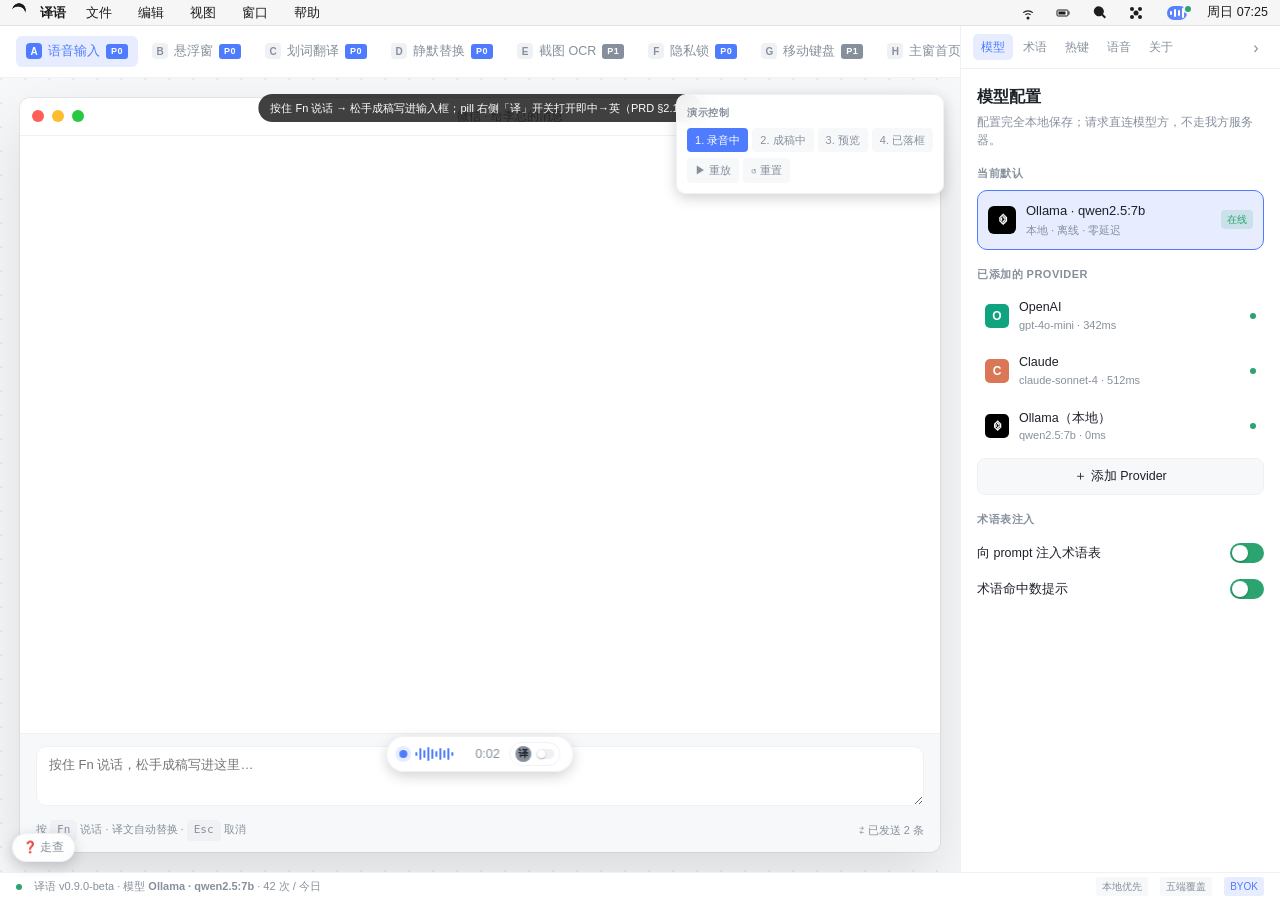
==== prototypes/v7-spa/index.html @ 731f9a59 "feat(prototype): v7 SPA 成稿范式原型（T-015） - prototypes/v7-spa/（cp v6 后改造）：13 Tab 全量沿用，Tab A 重写 + Tab K S" ====
<!DOCTYPE html>
<html lang="zh-CN">
<head>
<meta charset="UTF-8" />
<meta name="viewport" content="width=device-width, initial-scale=1.0" />
<meta name="description" content="译语 · 全平台 BYOK AI 语音翻译键盘原型演示 · v6 全量 13 页" />
<meta name="theme-color" content="#4F7CFF" />
<title>译语 v7 · 13 页全量演示（成稿范式）</title>
<link rel="icon" href="data:image/svg+xml,%3Csvg xmlns='http://www.w3.org/2000/svg' viewBox='0 0 64 64'%3E%3Crect width='64' height='64' rx='14' fill='%234F7CFF'/%3E%3Ctext x='32' y='44' text-anchor='middle' fill='white' font-family='sans-serif' font-size='36' font-weight='600'%3E译%3C/text%3E%3C/svg%3E" />
<link rel="stylesheet" href="styles.css" />
</head>
<body>
<!-- ============ 顶部 macOS 菜单栏 ============ -->
<div class="menubar" role="banner">
  <div class="menubar-left">
    <span class="menubar-apple" aria-hidden="true"></span>
    <span class="menubar-app" aria-current="page">译语</span>
    <span class="menubar-item" role="menuitem">文件</span>
    <span class="menubar-item" role="menuitem">编辑</span>
    <span class="menubar-item" role="menuitem">视图</span>
    <span class="menubar-item" role="menuitem">窗口</span>
    <span class="menubar-item" role="menuitem">帮助</span>
  </div>
  <div class="menubar-right">
    <span class="menubar-icon" title="Wi-Fi" aria-label="Wi-Fi">
      <svg viewBox="0 0 16 16" fill="currentColor" aria-hidden="true"><path d="M8 11.5a1.5 1.5 0 100 3 1.5 1.5 0 000-3zM5 9.4a4.2 4.2 0 016 0l-.85.85a3 3 0 00-4.3 0L5 9.4zM2.8 7.2a7.8 7.8 0 0110.4 0l-.85.86a6.6 6.6 0 00-8.7 0l-.85-.86z"/></svg>
    </span>
    <span class="menubar-icon" title="电池" aria-label="电池 87%">
      <svg viewBox="0 0 16 16" fill="currentColor" aria-hidden="true"><rect x="1" y="5" width="11" height="6" rx="1" fill="none" stroke="currentColor" stroke-width="1"/><rect x="2.5" y="6.5" width="7" height="3" fill="currentColor"/><rect x="12.5" y="6.5" width="1" height="3" fill="currentColor"/></svg>
    </span>
    <span class="menubar-icon" title="搜索" aria-label="搜索">
      <svg viewBox="0 0 16 16" fill="currentColor" aria-hidden="true"><path d="M11 7a4 4 0 11-8 0 4 4 0 018 0zm-1.4 3.5a5 5 0 111.4-1.4l3 3-1.4 1.4-3-3z"/></svg>
    </span>
    <span class="menubar-icon" title="控制中心" aria-label="控制中心">
      <svg viewBox="0 0 16 16" fill="currentColor" aria-hidden="true"><circle cx="4" cy="4" r="2"/><circle cx="12" cy="4" r="2"/><circle cx="4" cy="12" r="2"/><circle cx="12" cy="12" r="2"/><circle cx="8" cy="8" r="2.5"/></svg>
    </span>
    <button class="menubar-icon lingual" id="lingualIcon" aria-haspopup="dialog" aria-expanded="false" title="译语 · 当前在线">
      <span class="lingual-pill" aria-hidden="true">
        <span class="lingual-bar a"></span>
        <span class="lingual-bar b"></span>
        <span class="lingual-bar c"></span>
        <span class="lingual-bar d"></span>
      </span>
      <span class="lingual-status" aria-hidden="true"></span>
    </button>
    <time class="menubar-clock" id="menubarClock" datetime="2026-09-26T14:32">周六 14:32</time>
  </div>
</div>

<!-- ============ 译语菜单栏 Popover ============ -->
<div class="lingual-popover" id="lingualPopover" role="dialog" aria-labelledby="popover-title" hidden>
  <div class="popover-head">
    <div class="popover-title">
      <strong id="popover-title">译语</strong>
      <span class="popover-sub">按住 <kbd>Fn</kbd> 说话 · <kbd>⌥ Space</kbd> 唤起悬浮窗</span>
    </div>
    <span class="popover-dot ok" aria-label="在线"></span>
  </div>
  <div class="popover-section">
    <div class="popover-row">
      <span>当前模型</span>
      <span class="popover-val">Ollama · qwen2.5:7b</span>
    </div>
    <div class="popover-row">
      <span>语言方向</span>
      <span class="popover-val"><button type="button" style="all:unset;cursor:pointer;color:var(--brand)">中文 → English ⇄</button></span>
    </div>
    <div class="popover-row">
      <span>今日调用</span>
      <span class="popover-val">42 次 · 本地 0 ¥</span>
    </div>
  </div>
  <!-- v6 补全（PRD §6 #13 / ADR-005）：最近一条译文 + 复制/注入按钮 -->
  <div class="popover-divider" role="separator"></div>
  <div class="popover-recent" aria-label="最近一条译文">
    <div class="pocr-label">最近一条 · 刚刚 · A 流程</div>
    <div class="pocr-src">那个报价我确认没问题，下周三之前可以签合同。</div>
    <div class="pocr-tgt">Confirmed, no problem with the quote. We can sign the contract before next Wednesday.</div>
    <div class="pocr-actions">
      <button type="button" id="popoverCopy">📋 复制</button>
      <button type="button" id="popoverInject" class="primary">⤓ 注入</button>
    </div>
  </div>
  <div class="popover-divider" role="separator"></div>
  <div class="popover-list" role="group" aria-label="翻译流程">
    <button type="button" class="popover-item" data-trigger="A">🎙 按住说话（<kbd>Fn</kbd>）</button>
    <button type="button" class="popover-item" data-trigger="B">⌨ 悬浮窗翻译（<kbd>⌥ Space</kbd>）</button>
    <button type="button" class="popover-item" data-trigger="C">⌖ 划词翻译（<kbd>⌥ D</kbd>）</button>
    <button type="button" class="popover-item" data-trigger="D">⤓ 静默替换（<kbd>⌥ Return</kbd>）</button>
    <button type="button" class="popover-item" data-trigger="E">✂ 截图 OCR（<kbd>⌥ S</kbd>）</button>
  </div>
  <div class="popover-divider" role="separator"></div>
  <div class="popover-list" role="group" aria-label="设置">
    <button type="button" class="popover-item">⚙ 模型配置…</button>
    <button type="button" class="popover-item">📖 术语表…</button>
    <button type="button" class="popover-item">⏱ 历史记录…</button>
  </div>
  <div class="popover-divider" role="separator"></div>
  <div class="popover-list" role="group" aria-label="系统">
    <label class="popover-item toggle">
      <span>开机自启</span>
      <span class="mini-switch">
        <input type="checkbox" checked aria-label="开机自启" />
        <span class="ms-track"><span class="ms-thumb"></span></span>
      </span>
    </label>
    <label class="popover-item toggle">
      <span>隐私锁</span>
      <span class="mini-switch">
        <input type="checkbox" aria-label="隐私锁" />
        <span class="ms-track"><span class="ms-thumb"></span></span>
      </span>
    </label>
  </div>
  <div class="popover-foot">
    <button type="button" class="popover-foot-btn quit">退出译语</button>
  </div>
</div>

<!-- ============ 主舞台 ============ -->
<main class="stage">
  <nav class="stage-tabs" role="tablist" aria-label="演示流程">
    <button class="stage-tab active" data-tab="A" role="tab" aria-selected="true" id="tab-A" aria-controls="stageCanvas">
      <span class="tab-letter">A</span>
      <span class="tab-name">语音输入</span>
      <span class="tab-pill" data-priority="P0">P0</span>
    </button>
    <button class="stage-tab" data-tab="B" role="tab" aria-selected="false" id="tab-B" aria-controls="stageCanvas">
      <span class="tab-letter">B</span>
      <span class="tab-name">悬浮窗</span>
      <span class="tab-pill" data-priority="P0">P0</span>
    </button>
    <button class="stage-tab" data-tab="C" role="tab" aria-selected="false" id="tab-C" aria-controls="stageCanvas">
      <span class="tab-letter">C</span>
      <span class="tab-name">划词翻译</span>
      <span class="tab-pill" data-priority="P0">P0</span>
    </button>
    <button class="stage-tab" data-tab="D" role="tab" aria-selected="false" id="tab-D" aria-controls="stageCanvas">
      <span class="tab-letter">D</span>
      <span class="tab-name">静默替换</span>
      <span class="tab-pill" data-priority="P0">P0</span>
    </button>
    <button class="stage-tab" data-tab="E" role="tab" aria-selected="false" id="tab-E" aria-controls="stageCanvas">
      <span class="tab-letter">E</span>
      <span class="tab-name">截图 OCR</span>
      <span class="tab-pill" data-priority="P1">P1</span>
    </button>
    <button class="stage-tab" data-tab="F" role="tab" aria-selected="false" id="tab-F" aria-controls="stageCanvas">
      <span class="tab-letter">F</span>
      <span class="tab-name">隐私锁</span>
      <span class="tab-pill" data-priority="P0">P0</span>
    </button>
    <button class="stage-tab" data-tab="G" role="tab" aria-selected="false" id="tab-G" aria-controls="stageCanvas">
      <span class="tab-letter">G</span>
      <span class="tab-name">移动键盘</span>
      <span class="tab-pill" data-priority="P1">P1</span>
    </button>
    <button class="stage-tab" data-tab="H" role="tab" aria-selected="false" id="tab-H" aria-controls="stageCanvas">
      <span class="tab-letter">H</span>
      <span class="tab-name">主窗首页</span>
      <span class="tab-pill" data-priority="P1">P1</span>
    </button>
    <button class="stage-tab" data-tab="I" role="tab" aria-selected="false" id="tab-I" aria-controls="stageCanvas">
      <span class="tab-letter">I</span>
      <span class="tab-name">模型配置</span>
      <span class="tab-pill" data-priority="P0">P0</span>
    </button>
    <button class="stage-tab" data-tab="J" role="tab" aria-selected="false" id="tab-J" aria-controls="stageCanvas">
      <span class="tab-letter">J</span>
      <span class="tab-name">快捷键</span>
      <span class="tab-pill" data-priority="P0">P0</span>
    </button>
    <button class="stage-tab" data-tab="K" role="tab" aria-selected="false" id="tab-K" aria-controls="stageCanvas">
      <span class="tab-letter">K</span>
      <span class="tab-name">偏好/术语/Skills</span>
      <span class="tab-pill" data-priority="P0">P0</span>
    </button>
    <button class="stage-tab" data-tab="L" role="tab" aria-selected="false" id="tab-L" aria-controls="stageCanvas">
      <span class="tab-letter">L</span>
      <span class="tab-name">首次引导</span>
      <span class="tab-pill" data-priority="P0">P0</span>
    </button>
    <button class="stage-tab" data-tab="M" role="tab" aria-selected="false" id="tab-M" aria-controls="stageCanvas">
      <span class="tab-letter">M</span>
      <span class="tab-name">移动 App</span>
      <span class="tab-pill" data-priority="P1">P1</span>
    </button>
  </nav>

  <div class="stage-canvas" id="stageCanvas" role="tabpanel" aria-labelledby="tab-A">
    <!-- 宿主应用：演示"任意输入框" -->
    <div class="host-app">
      <div class="host-titlebar">
        <span class="traffic-light" data-tl="close" aria-hidden="true"></span>
        <span class="traffic-light" data-tl="min" aria-hidden="true"></span>
        <span class="traffic-light" data-tl="max" aria-hidden="true"></span>
        <span class="host-title" id="hostTitle">WhatsApp · 给 Daniel 的消息</span>
      </div>
      <div class="host-body">
        <div class="host-thread" id="hostThread">
          <div class="msg msg-them">
            <div class="msg-meta">Daniel · 14:28</div>
            <div class="msg-bubble">Hi Kevin, can you confirm the quote by Wednesday? We want to sign the contract before next Friday.</div>
          </div>
          <div class="msg msg-them">
            <div class="msg-meta">Daniel · 14:29</div>
            <div class="msg-bubble">If the price is right, we're ready to move forward.</div>
          </div>
        </div>
        <div class="host-input-wrap">
          <textarea class="host-input" id="hostInput" placeholder="输入消息…（演示中：在任意位置点击即代表在输入框内）">我想确认一下，报价没问题的话，下周三之前能签合同。</textarea>
          <div class="host-input-bar">
            <span class="host-hint">按 <kbd>Fn</kbd> 说话 · 译文自动替换 · <kbd>Esc</kbd> 取消</span>
            <span class="host-status">⇄ 已发送 2 条</span>
          </div>
        </div>
      </div>
    </div>

    <!-- 演示组件叠层 -->
    <div class="stage-overlay" id="stageOverlay" aria-live="polite"></div>

    <!-- 演示控制面板 -->
    <div class="demo-controls" id="demoControls">
      <div class="demo-controls-title">演示控制</div>
      <div class="demo-controls-row" id="demoStateRow"></div>
      <div class="demo-controls-row">
        <button type="button" id="demoPlay">▶ 重放</button>
        <button type="button" id="demoReset">↺ 重置</button>
      </div>
    </div>

    <!-- 提示条 -->
    <div class="demo-hint" id="demoHint" hidden></div>
  </div>
</main>

<!-- ============ 右侧设置抽屉 ============ -->
<aside class="settings" id="settings" aria-label="设置">
  <div class="settings-head">
    <div class="settings-tabs" role="tablist" aria-label="设置分类">
      <button class="settings-tab active" data-stab="model" role="tab" aria-selected="true">模型</button>
      <button class="settings-tab" data-stab="term" role="tab" aria-selected="false">术语</button>
      <button class="settings-tab" data-stab="hot" role="tab" aria-selected="false">热键</button>
      <button class="settings-tab" data-stab="voice" role="tab" aria-selected="false">语音</button>
      <button class="settings-tab" data-stab="about" role="tab" aria-selected="false">关于</button>
    </div>
    <button class="settings-close" id="settingsClose" type="button" aria-label="折叠设置"></button>
  </div>

  <div class="settings-body">
    <!-- 模型 -->
    <section class="settings-pane active" data-pane="model" role="tabpanel">
      <div class="settings-h1">模型配置</div>
      <div class="settings-sub">配置完全本地保存；请求直连模型方，不走我方服务器。</div>

      <div class="settings-h2">当前默认</div>
      <div class="current-model">
        <div class="cm-logo" aria-hidden="true">⌬</div>
        <div class="cm-info">
          <div class="cm-name">Ollama · qwen2.5:7b</div>
          <div class="cm-meta">本地 · 离线 · 零延迟</div>
        </div>
        <span class="badge live">在线</span>
      </div>

      <div class="settings-h2">已添加的 Provider</div>
      <div class="provider-list">
        <div class="provider-row">
          <div class="pr-logo" style="background:#10A37F">O</div>
          <div class="pr-info"><div class="pr-name">OpenAI</div><div class="pr-host">gpt-4o-mini · 342ms</div></div>
          <span class="dot ok" aria-label="健康"></span>
        </div>
        <div class="provider-row">
          <div class="pr-logo" style="background:#D97757">C</div>
          <div class="pr-info"><div class="pr-name">Claude</div><div class="pr-host">claude-sonnet-4 · 512ms</div></div>
          <span class="dot ok" aria-label="健康"></span>
        </div>
        <div class="provider-row">
          <div class="pr-logo" style="background:#000">⌬</div>
          <div class="pr-info"><div class="pr-name">Ollama（本地）</div><div class="pr-host">qwen2.5:7b · 0ms</div></div>
          <span class="dot ok" aria-label="健康"></span>
        </div>
      </div>
      <button type="button" class="settings-btn ghost full">＋ 添加 Provider</button>

      <div class="settings-h2">术语表注入</div>
      <div class="settings-row">
        <span class="settings-label">向 prompt 注入术语表</span>
        <label class="switch"><input type="checkbox" checked aria-label="向 prompt 注入术语表" /><span class="sw-track"><span class="sw-thumb"></span></span></label>
      </div>
      <div class="settings-row">
        <span class="settings-label">术语命中数提示</span>
        <label class="switch"><input type="checkbox" checked aria-label="术语命中数提示" /><span class="sw-track"><span class="sw-thumb"></span></span></label>
      </div>
    </section>

    <!-- 术语 -->
    <section class="settings-pane" data-pane="term" role="tabpanel" hidden>
      <div class="settings-h1">术语表</div>
      <div class="settings-sub">注入到 prompt，防止专名错译；支持按场景分表。</div>

      <div class="term-tabs" role="tablist">
        <button class="term-tab active" data-term="通用" role="tab" aria-selected="true">通用 · 8</button>
        <button class="term-tab" data-term="跨境电商" role="tab" aria-selected="false">跨境电商 · 12</button>
        <button class="term-tab" data-term="法律合同" role="tab" aria-selected="false">法律合同 · 6</button>
        <button class="term-tab" data-term="技术文档" role="tab" aria-selected="false">技术文档 · 24</button>
      </div>

      <div class="term-list" id="termList"></div>
      <button type="button" class="settings-btn primary full">＋ 添加词条</button>
      <button type="button" class="settings-btn ghost full">📤 导入 / 分享</button>
    </section>

    <!-- 热键 -->
    <section class="settings-pane" data-pane="hot" role="tabpanel" hidden>
      <div class="settings-h1">热键</div>
      <div class="settings-sub">全部可改；冲突时红字提示占用方（PRD §4）。</div>

      <div id="hotkeyList"></div>
    </section>

    <!-- 语音 -->
    <section class="settings-pane" data-pane="voice" role="tabpanel" hidden>
      <div class="settings-h1">语音</div>

      <div class="settings-h2">转写引擎</div>
      <div class="radio-row">
        <label class="radio-card">
          <input type="radio" name="stt" checked />
          <div class="rc-body">
            <div class="rc-name">本地 Whisper</div>
            <div class="rc-meta">离线 · 零延迟 · 小</div>
          </div>
        </label>
        <label class="radio-card">
          <input type="radio" name="stt" />
          <div class="rc-body">
            <div class="rc-name">云端 STT</div>
            <div class="rc-meta">按 Key 走 · 大模型精度</div>
          </div>
        </label>
      </div>

      <div class="settings-h2">成稿设置</div>
      <div class="settings-row">
        <span class="settings-label">去口头禅</span>
        <label class="switch"><input type="checkbox" checked aria-label="去口头禅" /><span class="sw-track"><span class="sw-thumb"></span></span></label>
      </div>
      <div class="settings-row">
        <span class="settings-label">自动补标点</span>
        <label class="switch"><input type="checkbox" checked aria-label="自动补标点" /><span class="sw-track"><span class="sw-thumb"></span></span></label>
      </div>
      <div class="settings-row">
        <span class="settings-label">预览窗口</span>
        <select class="select" aria-label="预览窗口">
          <option>1.2 秒后自动写入</option>
          <option>总是预览</option>
          <option>直接写入</option>
        </select>
      </div>
    </section>

    <!-- 关于 -->
    <section class="settings-pane" data-pane="about" role="tabpanel" hidden>
      <div class="settings-h1">关于</div>
      <div class="about-card">
        <div class="about-logo" aria-hidden="true">译</div>
        <div class="about-name">译语 / LinguaFlow</div>
        <div class="about-ver" id="aboutVer">v0.9.0-beta · Pro</div>
        <div class="about-meta">五端全覆盖 · BYOK · 零采集</div>
      </div>

      <div class="settings-h2">隐私</div>
      <div class="privacy-row">
        <div class="prv-icon" aria-hidden="true">🛡</div>
        <div>
          <div class="prv-name">零遥测</div>
          <div class="prv-meta">所有调用直连模型方，不经我方服务器</div>
        </div>
        <label class="switch"><input type="checkbox" aria-label="零遥测" /><span class="sw-track"><span class="sw-thumb"></span></span></label>
      </div>
      <div class="privacy-row">
        <div class="prv-icon" aria-hidden="true">🔒</div>
        <div>
          <div class="prv-name">隐私锁</div>
          <div class="prv-meta">主窗需 FaceID / 密码</div>
        </div>
        <label class="switch"><input type="checkbox" aria-label="隐私锁" /><span class="sw-track"><span class="sw-thumb"></span></span></label>
      </div>
      <div class="privacy-row">
        <div class="prv-icon" aria-hidden="true">🌐</div>
        <div>
          <div class="prv-name">断网提示</div>
          <div class="prv-meta">自动切换离线模式</div>
        </div>
        <label class="switch"><input type="checkbox" checked aria-label="断网提示" /><span class="sw-track"><span class="sw-thumb"></span></span></label>
      </div>
    </section>
  </div>
</aside>

<!-- ============ 底部状态条 ============ -->
<footer class="statusbar" role="contentinfo">
  <div class="statusbar-left">
    <span class="dot ok" aria-hidden="true"></span>
    <span>译语 <span id="statusVersion">v0.9.0-beta</span> · 模型 <strong>Ollama · qwen2.5:7b</strong> · 42 次 / 今日</span>
  </div>
  <div class="statusbar-right">
    <span class="statusbar-mode">本地优先</span>
    <span class="statusbar-mode">五端覆盖</span>
    <span class="statusbar-mode accent">BYOK</span>
  </div>
</footer>

<!-- ============ 走查指南（13 页演示路径） ============ -->
<button type="button" class="tour-toggle" id="tourToggle" aria-expanded="false" aria-controls="tourPanel">❓ 走查</button>
<div class="tour-panel" id="tourPanel" role="dialog" aria-label="走查指南" hidden>
  <div class="tour-head">
    <strong>走查指南 · 13 页全量</strong>
    <button type="button" class="tour-close" id="tourClose" aria-label="关闭">✕</button>
  </div>
  <ol class="tour-list">
    <li><strong>主流程</strong>：A 语音输入 → B 悬浮窗 → C 划词 → D 静默替换 → E 截图 OCR（键盘 <kbd>1</kbd>–<kbd>5</kbd>）</li>
    <li><strong>状态切换</strong>：每个 Tab 右上「演示控制」可单切状态或 ▶ 重放全流程</li>
    <li><strong>系统页</strong>：F 隐私锁（<kbd>6</kbd>）· G 移动键盘（<kbd>7</kbd>）· H 主窗首页/用量（<kbd>8</kbd>）· I 模型配置（<kbd>9</kbd>）· J 快捷键（<kbd>0</kbd>）；K/L/M 点 Tab 切换</li>
    <li><strong>菜单栏</strong>：右上译语图标 → Popover（含最近一条译文 + 复制/注入，ADR-005）</li>
    <li><strong>主题</strong>：跟随系统浅/深色；Token 对齐 PRD §5.2（主色 #4F7CFF）</li>
  </ol>
</div>

<script src="app.js"></script>
</body>
</html>
---- prototypes/v7-spa/styles.css ----
/* ========================================================================
   译语 v6 · 13 页全量演示原型
   - 设计 Token 取自 PRD v3.x §5.2（品牌主色 #4F7CFF，v6 起对齐）
   - macOS 原生范式：菜单栏常驻 + 浮层 Popover（ADR-005）
   - 13 页全量：A 语音 / B 悬浮 / C 划词 / D 静默 / E OCR / F 隐私锁 /
     G 移动键盘 / H 主窗首页 / I 模型配置 / J 快捷键 / K 偏好·术语·Skills /
     L 首次引导 / M 移动 App（Popover 补全最近译文，PRD §6 #13）
   ======================================================================== */

:root {
  /* PRD §5.2 浅色 token（v6 对齐：品牌主色 #4F7CFF / 强调 #FF7A45） */
  --brand: #4F7CFF;            /* 主品牌色 蓝（PRD §5.2） */
  --brand-2: #6B8AFF;          /* 渐变副色 浅蓝（与部署版 PRD 头图一致） */
  --brand-soft: #4F7CFF22;
  --accent: #FF7A45;
  --bg-bar: #FFFFFFEB;
  --bg-source: #F7F8FA;
  --bg-window: #FFFFFF;
  --bg-hover: #F0F1F5;
  --text: #1D2129;
  --text-2: #86909C;
  --text-3: #C9CDD4;
  --divider: #F0F1F5;
  --error: #F53F3F;
  --success: #2BA471;
  --warning: #FF7D00;

  /* macOS 系统色 */
  --mac-close: #FF5F57;
  --mac-min: #FEBC2E;
  --mac-max: #28C840;
  --mac-menubar-bg: rgba(246, 246, 246, 0.92);
  --mac-menubar-text: #1D1D1F;
  --mac-menubar-border: rgba(0, 0, 0, 0.08);

  /* 尺寸 token（PRD §5.1） */
  --size-bar: 280px;
  --size-bar-h: 32px;
  --size-popover: 380px;
  --size-window: 960px;
  --size-window-min-h: 640px;

  /* 圆角 */
  --r-btn: 8px;
  --r-input: 10px;
  --r-card: 10px;
  --r-popover: 14px;
  --r-pill: 999px;

  /* 阴影 */
  --shadow-popover: 0 8px 24px rgba(0, 0, 0, 0.24);
  --shadow-window: 0 24px 60px rgba(0, 0, 0, 0.12), 0 0 0 1px rgba(0, 0, 0, 0.06);
  --shadow-bar: 0 4px 14px rgba(0, 0, 0, 0.18);

  /* 动画 */
  --ease: cubic-bezier(0.2, 0.8, 0.2, 1);
  --t-fast: 120ms;
  --t-base: 180ms;

  /* 兼容别名（v5 部分组件引用了未定义的 --surface / --shadow-lg，v6 修复） */
  --surface: var(--bg-window);
  --shadow-lg: var(--shadow-window);
}

@media (prefers-color-scheme: dark) {
  :root {
    --brand: #5B8CFF;
    --brand-2: #7CA0FF;
    --brand-soft: #5B8CFF33;
    --accent: #FF8A5C;
    --bg-bar: rgba(30, 31, 36, 0.92);
    --bg-source: #15171C;
    --bg-window: #1E1F24;
    --bg-hover: #26282E;
    --text: #E8EAED;
    --text-2: #9AA0A6;
    --text-3: #5F6368;
    --divider: #2E3038;
    --error: #F76965;
    --success: #3CCB91;
    --warning: #FFA940;

    --mac-menubar-bg: rgba(28, 28, 30, 0.92);
    --mac-menubar-text: #F5F5F7;
    --mac-menubar-border: rgba(255, 255, 255, 0.08);

    --shadow-popover: 0 8px 24px rgba(0, 0, 0, 0.5);
    --shadow-window: 0 24px 60px rgba(0, 0, 0, 0.5), 0 0 0 1px rgba(255, 255, 255, 0.06);
    --shadow-bar: 0 4px 14px rgba(0, 0, 0, 0.5);
  }
}

* { box-sizing: border-box; }

html, body {
  margin: 0;
  padding: 0;
  height: 100%;
  overflow: hidden;
  font-family: -apple-system, BlinkMacSystemFont, "SF Pro Text", "PingFang SC", "HarmonyOS Sans", "Helvetica Neue", Arial, sans-serif;
  font-size: 13px;
  line-height: 1.5;
  background: var(--bg-source);
  color: var(--text);
  -webkit-font-smoothing: antialiased;
  -moz-osx-font-smoothing: grayscale;
}

button {
  font: inherit;
  color: inherit;
  cursor: pointer;
  border: none;
  background: none;
}

button:focus-visible,
[role="tab"]:focus-visible,
input:focus-visible,
select:focus-visible,
textarea:focus-visible {
  outline: 2px solid var(--brand);
  outline-offset: 2px;
}

kbd {
  display: inline-block;
  padding: 1px 6px;
  font-family: -apple-system, "SF Mono", monospace;
  font-size: 11px;
  background: var(--bg-hover);
  border: 1px solid var(--divider);
  border-radius: 4px;
  box-shadow: 0 1px 0 var(--divider);
}

/* ========================================================================
   顶部 macOS 菜单栏（核心入口）
   ======================================================================== */
.menubar {
  position: fixed;
  top: 0; left: 0; right: 0;
  height: 26px;
  display: flex;
  justify-content: space-between;
  align-items: center;
  padding: 0 12px;
  background: var(--mac-menubar-bg);
  backdrop-filter: blur(20px) saturate(180%);
  -webkit-backdrop-filter: blur(20px) saturate(180%);
  border-bottom: 1px solid var(--mac-menubar-border);
  color: var(--mac-menubar-text);
  font-size: 13px;
  z-index: 1000;
  user-select: none;
}

.menubar-left,
.menubar-right {
  display: flex;
  align-items: center;
  gap: 14px;
}

.menubar-apple {
  font-size: 14px;
  /* SF Symbols 在非 Apple 平台 fallback */
}
.menubar-apple::before {
  content: ""; /* 留空，由 ::after 显示字符 */
}
.menubar-apple::after {
  content: "";
  display: inline-block;
  width: 14px;
  height: 14px;
  background: currentColor;
  -webkit-mask: radial-gradient(circle at 30% 70%, transparent 7px, currentColor 7.5px);
          mask: radial-gradient(circle at 30% 70%, transparent 7px, currentColor 7.5px);
  border-radius: 50% 50% 50% 0;
  transform: rotate(-30deg);
}

.menubar-app {
  font-weight: 600;
}

.menubar-item {
  padding: 0 6px;
  border-radius: 4px;
  cursor: pointer;
  transition: background var(--t-fast) var(--ease);
}
.menubar-item:hover {
  background: var(--brand-soft);
}

.menubar-icon {
  display: inline-flex;
  align-items: center;
  justify-content: center;
  width: 22px;
  height: 22px;
  border-radius: 4px;
  cursor: pointer;
  transition: background var(--t-fast) var(--ease);
}
.menubar-icon:hover { background: var(--brand-soft); }
.menubar-icon svg { width: 16px; height: 16px; }

/* 译语菜单栏图标（品牌核心入口） */
.menubar-icon.lingual {
  position: relative;
  width: auto;
  padding: 0 6px;
}
.lingual-pill {
  display: inline-flex;
  align-items: center;
  gap: 2px;
  height: 14px;
  padding: 0 3px;
  background: linear-gradient(135deg, var(--brand), var(--brand-2));
  border-radius: 7px;
}
.lingual-bar {
  display: inline-block;
  width: 2px;
  background: white;
  border-radius: 1px;
  animation: lingual-wave 1.6s var(--ease) infinite;
}
.lingual-bar.a { height: 4px; animation-delay: 0s; }
.lingual-bar.b { height: 8px; animation-delay: 0.15s; }
.lingual-bar.c { height: 6px; animation-delay: 0.3s; }
.lingual-bar.d { height: 10px; animation-delay: 0.45s; }
@keyframes lingual-wave {
  0%, 100% { transform: scaleY(0.4); }
  50%      { transform: scaleY(1); }
}

.lingual-status {
  position: absolute;
  top: 4px;
  right: 2px;
  width: 6px;
  height: 6px;
  border-radius: 50%;
  background: var(--success);
  box-shadow: 0 0 0 2px var(--mac-menubar-bg);
}

.menubar-clock {
  font-variant-numeric: tabular-nums;
  font-size: 12.5px;
}

/* ========================================================================
   译语菜单栏 Popover（点击图标展开）
   ======================================================================== */
.lingual-popover {
  position: fixed;
  top: 30px;
  right: 8px;
  width: 320px;
  background: var(--bg-bar);
  backdrop-filter: blur(24px) saturate(180%);
  -webkit-backdrop-filter: blur(24px) saturate(180%);
  border-radius: var(--r-popover);
  box-shadow: var(--shadow-popover);
  border: 1px solid var(--divider);
  padding: 6px;
  z-index: 1100;
  animation: popover-enter 160ms var(--ease);
}
@keyframes popover-enter {
  from { opacity: 0; transform: translateY(-4px) scale(0.98); }
  to   { opacity: 1; transform: translateY(0) scale(1); }
}
.lingual-popover[hidden] { display: none; }

.popover-head {
  display: flex;
  align-items: center;
  justify-content: space-between;
  padding: 8px 10px;
  margin-bottom: 4px;
}
.popover-title strong { font-size: 14px; }
.popover-sub {
  display: block;
  font-size: 11px;
  color: var(--text-2);
  margin-top: 2px;
}
.popover-dot {
  width: 8px; height: 8px;
  border-radius: 50%;
  background: var(--text-3);
}
.popover-dot.ok { background: var(--success); }

.popover-section {
  background: var(--bg-source);
  border-radius: 8px;
  padding: 6px 10px;
  margin: 0 4px 4px;
}
.popover-row {
  display: flex;
  justify-content: space-between;
  font-size: 12px;
  padding: 3px 0;
  color: var(--text-2);
}
.popover-val {
  color: var(--text);
  font-weight: 500;
}

.popover-divider {
  height: 1px;
  background: var(--divider);
  margin: 4px 6px;
}

.popover-list {
  display: flex;
  flex-direction: column;
  gap: 1px;
}

.popover-item {
  display: flex;
  align-items: center;
  justify-content: space-between;
  width: 100%;
  padding: 6px 10px;
  font-size: 13px;
  text-align: left;
  border-radius: 6px;
  transition: background var(--t-fast) var(--ease);
}
.popover-item:hover { background: var(--brand-soft); }
.popover-item.toggle { font-size: 12.5px; }

.popover-foot {
  padding: 4px;
  border-top: 1px solid var(--divider);
  margin-top: 4px;
}
.popover-foot-btn {
  width: 100%;
  padding: 6px 10px;
  font-size: 12px;
  color: var(--text-2);
  text-align: left;
  border-radius: 6px;
}
.popover-foot-btn:hover { background: var(--bg-hover); color: var(--text); }

/* mini-switch（在 Popover 内用的紧凑 toggle） */
.mini-switch {
  position: relative;
  display: inline-block;
  width: 28px;
  height: 16px;
  flex-shrink: 0;
}
.mini-switch input {
  position: absolute;
  opacity: 0;
  width: 100%;
  height: 100%;
  margin: 0;
  cursor: pointer;
  z-index: 1;
}
.mini-switch .ms-track {
  position: absolute;
  inset: 0;
  background: var(--text-3);
  border-radius: var(--r-pill);
  transition: background var(--t-base) var(--ease);
}
.mini-switch .ms-thumb {
  position: absolute;
  top: 2px;
  left: 2px;
  width: 12px;
  height: 12px;
  background: white;
  border-radius: 50%;
  transition: transform var(--t-base) var(--ease);
  box-shadow: 0 1px 2px rgba(0,0,0,0.3);
}
.mini-switch input:checked ~ .ms-track { background: var(--success); }
.mini-switch input:checked ~ .ms-thumb { transform: translateX(12px); }
.mini-switch input:focus-visible ~ .ms-track {
  outline: 2px solid var(--brand);
  outline-offset: 2px;
}

/* ========================================================================
   主舞台
   ======================================================================== */
.stage {
  position: fixed;
  top: 26px; bottom: 28px; left: 0; right: 320px;
  display: flex;
  flex-direction: column;
  background: var(--bg-source);
}

/* 演示场景 Tab（13 页横向可滚动） */
.stage-tabs {
  display: flex;
  gap: 4px;
  padding: 10px 16px;
  background: var(--bg-window);
  border-bottom: 1px solid var(--divider);
  overflow-x: auto;
  scrollbar-width: thin;
}

.stage-tab {
  display: flex;
  align-items: center;
  gap: 6px;
  padding: 6px 10px;
  border-radius: 6px;
  font-size: 12.5px;
  color: var(--text-2);
  transition: all var(--t-fast) var(--ease);
  white-space: nowrap;
  flex-shrink: 0;
}
.stage-tab:hover { background: var(--bg-hover); }
.stage-tab.active {
  background: var(--brand-soft);
  color: var(--brand);
  font-weight: 500;
}
.tab-letter {
  display: inline-flex;
  align-items: center;
  justify-content: center;
  width: 16px; height: 16px;
  background: var(--bg-hover);
  border-radius: 4px;
  font-size: 10px;
  font-weight: 600;
}
.stage-tab.active .tab-letter {
  background: var(--brand);
  color: white;
}
.tab-pill {
  display: inline-block;
  padding: 1px 5px;
  font-size: 9px;
  font-weight: 600;
  background: var(--text-3);
  color: white;
  border-radius: 3px;
  letter-spacing: 0.5px;
}
.tab-pill[data-priority="P0"] { background: var(--brand); }
.tab-pill[data-priority="P1"] { background: var(--text-2); }

/* 舞台画布（点阵底纹用 ::before 承载；v5 曾把 opacity:0.3 误加在整画布上，v6 修复） */
.stage-canvas {
  flex: 1;
  position: relative;
  overflow: hidden;
  background: var(--bg-source);
}
.stage-canvas::before {
  content: "";
  position: absolute;
  inset: 0;
  background-image:
    radial-gradient(circle at 1px 1px, var(--text-3) 1px, transparent 0);
  background-size: 24px 24px;
  background-position: 0 0;
  opacity: 0.35;
  pointer-events: none;
}

/* 宿主应用（模拟任意输入框所在的应用） */
.host-app {
  position: absolute;
  top: 20px; left: 20px; right: 20px; bottom: 20px;
  background: var(--bg-window);
  border-radius: 10px;
  box-shadow: var(--shadow-window);
  display: flex;
  flex-direction: column;
  overflow: hidden;
  opacity: 1;
}
.host-titlebar {
  display: flex;
  align-items: center;
  gap: 8px;
  height: 38px;
  padding: 0 12px;
  background: var(--bg-window);
  border-bottom: 1px solid var(--divider);
}
.traffic-light {
  width: 12px; height: 12px;
  border-radius: 50%;
  display: inline-block;
}
.traffic-light[data-tl="close"] { background: var(--mac-close); }
.traffic-light[data-tl="min"]   { background: var(--mac-min); }
.traffic-light[data-tl="max"]   { background: var(--mac-max); }
.host-title {
  flex: 1;
  text-align: center;
  font-size: 12px;
  color: var(--text-2);
  font-weight: 500;
}
.host-body {
  flex: 1;
  display: flex;
  flex-direction: column;
  overflow: hidden;
}
.host-thread {
  flex: 1;
  overflow-y: auto;
  padding: 16px;
  display: flex;
  flex-direction: column;
  gap: 8px;
}
.msg {
  max-width: 70%;
  align-self: flex-start;
}
.msg-them { align-self: flex-start; }
.msg-me   { align-self: flex-end; }
.msg-meta {
  font-size: 11px;
  color: var(--text-2);
  margin-bottom: 3px;
  padding: 0 4px;
}
.msg-bubble {
  padding: 8px 12px;
  background: var(--bg-hover);
  border-radius: 10px;
  font-size: 13px;
  line-height: 1.5;
}
.msg-me .msg-bubble {
  background: linear-gradient(135deg, var(--brand), var(--brand-2));
  color: white;
}

.host-input-wrap {
  border-top: 1px solid var(--divider);
  padding: 12px 16px;
  background: var(--bg-source);
}
.host-input {
  width: 100%;
  min-height: 60px;
  max-height: 120px;
  padding: 8px 12px;
  background: var(--bg-window);
  border: 1px solid var(--divider);
  border-radius: var(--r-input);
  font: inherit;
  font-size: 13px;
  resize: vertical;
  color: var(--text);
}
.host-input:focus {
  outline: none;
  border-color: var(--brand);
  box-shadow: 0 0 0 3px var(--brand-soft);
}
.host-input-bar {
  display: flex;
  justify-content: space-between;
  align-items: center;
  margin-top: 8px;
  font-size: 11px;
  color: var(--text-2);
}

/* 舞台叠层（演示组件插到这里） */
.stage-overlay {
  position: absolute;
  inset: 0;
  pointer-events: none;
  z-index: 10;
}
.stage-overlay > * { pointer-events: auto; }

/* ========================================================================
   录音 / 状态条（PRD §2.1 流程 A）
   ======================================================================== */
.bar {
  position: absolute;
  left: 50%;
  bottom: 100px;
  transform: translateX(-50%) translateY(0);
  display: flex;
  align-items: center;
  padding: 0 10px;
  gap: 8px;
  width: var(--size-bar);
  height: var(--size-bar-h);
  background: var(--bg-bar);
  backdrop-filter: blur(20px) saturate(180%);
  -webkit-backdrop-filter: blur(20px) saturate(180%);
  border: 1px solid var(--divider);
  border-radius: 10px;
  box-shadow: var(--shadow-bar);
  font-size: 13px;
  line-height: 1;
  color: var(--text);
  transition: all var(--t-base) var(--ease);
}

.bar .mic-dot {
  width: 8px; height: 8px;
  border-radius: 50%;
  background: var(--brand);
  box-shadow: 0 0 0 4px var(--brand-soft);
  animation: mic-pulse 1.2s var(--ease) infinite;
  flex-shrink: 0;
}
@keyframes mic-pulse {
  0%, 100% { box-shadow: 0 0 0 4px var(--brand-soft); }
  50%      { box-shadow: 0 0 0 7px var(--brand-soft); }
}

.bar-wave {
  flex: 1;
  display: flex;
  align-items: center;
  gap: 2px;
  height: 16px;
}
.bar-wave span {
  display: inline-block;
  width: 2px;
  background: var(--brand);
  border-radius: 1px;
  animation: bar-wave 0.8s var(--ease) infinite;
}
.bar-wave span:nth-child(1) { height: 30%; animation-delay: 0s; }
.bar-wave span:nth-child(2) { height: 70%; animation-delay: 0.1s; }
.bar-wave span:nth-child(3) { height: 50%; animation-delay: 0.2s; }
.bar-wave span:nth-child(4) { height: 90%; animation-delay: 0.3s; }
.bar-wave span:nth-child(5) { height: 60%; animation-delay: 0.4s; }
.bar-wave span:nth-child(6) { height: 40%; animation-delay: 0.5s; }
.bar-wave span:nth-child(7) { height: 80%; animation-delay: 0.6s; }
.bar-wave span:nth-child(8) { height: 50%; animation-delay: 0.7s; }
.bar-wave span:nth-child(9) { height: 70%; animation-delay: 0.8s; }
.bar-wave span:nth-child(10) { height: 30%; animation-delay: 0.9s; }
@keyframes bar-wave {
  0%, 100% { transform: scaleY(0.4); }
  50%      { transform: scaleY(1); }
}

.bar-text {
  flex: 1;
  font-size: 12.5px;
  overflow: hidden;
  text-overflow: ellipsis;
  white-space: nowrap;
}
.bar-text .chars {
  font-variant-numeric: tabular-nums;
  color: var(--text-2);
}

.bar-spinner {
  width: 14px; height: 14px;
  border: 2px solid var(--brand-soft);
  border-top-color: var(--brand);
  border-radius: 50%;
  animation: spin 0.8s linear infinite;
}
@keyframes spin { to { transform: rotate(360deg); } }

.bar-cursor {
  display: inline-block;
  width: 1px;
  height: 12px;
  background: var(--brand);
  vertical-align: middle;
  margin-left: 1px;
  animation: blink 1s infinite;
}
@keyframes blink { 50% { opacity: 0; } }

.bar-action {
  flex-shrink: 0;
  font-size: 11px;
  color: var(--text-2);
  padding: 2px 6px;
  border-radius: 4px;
  transition: background var(--t-fast) var(--ease);
}
.bar-action:hover { background: var(--bg-hover); }

.bar-preview {
  border-color: var(--brand);
}
.bar-preview .mic-dot {
  background: var(--success);
  box-shadow: 0 0 0 4px rgba(43, 164, 113, 0.2);
  animation: none;
}

/* ========================================================================
   v7 · Typeless 式 pill 录音条（PRD v3.2 §5.1：160×36 基准）
   录音态窄（~160px）；预览态文本长时自适应加宽，胶囊形不变
   （ADR-008：三态同组件同位置同动画，仅内容/宽度变化）
   ======================================================================== */
.bar-pill {
  width: auto;
  min-width: var(--size-pill, 160px);
  max-width: 360px;
  height: var(--size-pill-h, 36px);
  padding: 0 12px;
  border-radius: 999px;
  gap: 8px;
}
.bar-pill .bar-wave {
  flex: 0 0 auto;
  width: 52px;
}
.bar-pill .bar-text {
  flex: 0 1 auto;
  min-width: 0;
}
.bar-pill.bar-preview {
  max-width: 400px;
  min-width: 240px;
}
.bar-pill[data-trans="1"] {
  border-color: var(--brand);
}
.bar-pill .bar-trans-switch {
  margin-left: 2px;
}

/* v7 · pill 右侧翻译开关（PRD v3.2 §2.1 关键规则①：默认关） */
.bar-trans-switch {
  flex-shrink: 0;
  display: inline-flex;
  align-items: center;
  gap: 5px;
  padding: 3px 5px;
  border: 1px solid var(--divider);
  border-radius: 999px;
  background: transparent;
  cursor: pointer;
  transition: border-color var(--t-fast) var(--ease), background var(--t-fast) var(--ease);
}
.bar-trans-switch:hover {
  border-color: var(--brand);
}
.bar-trans-switch.on {
  border-color: var(--brand);
  background: var(--brand-soft);
}
.ts-label {
  display: inline-flex;
  align-items: center;
  justify-content: center;
  width: 16px;
  height: 16px;
  border-radius: 50%;
  background: var(--text-2);
  color: var(--bg);
  font-size: 10px;
  font-weight: 700;
  line-height: 1;
  transition: background var(--t-fast) var(--ease), color var(--t-fast) var(--ease);
}
.bar-trans-switch.on .ts-label {
  background: var(--brand);
  color: #fff;
}
.ts-track {
  position: relative;
  display: inline-block;
  width: 18px;
  height: 10px;
  border-radius: 999px;
  background: var(--divider);
  transition: background var(--t-fast) var(--ease);
}
.bar-trans-switch.on .ts-track {
  background: var(--brand);
}
.ts-thumb {
  position: absolute;
  top: 1px;
  left: 1px;
  width: 8px;
  height: 8px;
  border-radius: 50%;
  background: #fff;
  box-shadow: 0 1px 2px rgba(0, 0, 0, 0.25);
  transition: transform var(--t-fast) var(--ease);
}
.bar-trans-switch.on .ts-thumb {
  transform: translateX(8px);
}

/* ========================================================================
   迷你悬浮窗（PRD §2.2 流程 B）
   ======================================================================== */
.mini-window {
  position: absolute;
  width: var(--size-popover);
  background: var(--bg-bar);
  backdrop-filter: blur(24px) saturate(180%);
  -webkit-backdrop-filter: blur(24px) saturate(180%);
  border: 1px solid var(--divider);
  border-radius: var(--r-popover);
  box-shadow: var(--shadow-popover);
  padding: 12px;
  color: var(--text);
}

.mini-head {
  display: flex;
  align-items: center;
  gap: 8px;
  font-size: 12px;
  color: var(--text-2);
  margin-bottom: 8px;
}
.mini-lang {
  display: flex;
  align-items: center;
  gap: 4px;
  padding: 2px 6px;
  background: var(--bg-source);
  border-radius: 4px;
  font-size: 11px;
  font-weight: 500;
}
.mini-lang button {
  font-size: 11px;
  color: var(--brand);
}

.mini-source,
.mini-target {
  padding: 8px 10px;
  border-radius: 8px;
  font-size: 13px;
  line-height: 1.5;
  margin-bottom: 6px;
  max-height: 180px;
  overflow-y: auto;
}
.mini-source {
  background: var(--bg-source);
  color: var(--text-2);
}
.mini-target {
  background: var(--brand-soft);
  color: var(--text);
  border-left: 3px solid var(--brand);
}

.mini-foot {
  display: flex;
  justify-content: space-between;
  align-items: center;
  margin-top: 8px;
  font-size: 11px;
  color: var(--text-2);
}
.mini-actions { display: flex; gap: 6px; }
.mini-actions button {
  padding: 4px 8px;
  border-radius: 4px;
  font-size: 11px;
  color: var(--text-2);
  transition: all var(--t-fast) var(--ease);
}
.mini-actions button:hover { background: var(--bg-hover); color: var(--text); }
.mini-actions .primary {
  background: var(--brand);
  color: white;
  font-weight: 500;
}
.mini-actions .primary:hover { background: var(--brand-2); }

.mini-streaming .streamed-text { color: var(--text); }
.mini-streaming .pending-text { color: var(--text-3); }

/* ========================================================================
   划词翻译小窗（PRD §2.3 流程 C）
   ======================================================================== */
.selection-marker {
  position: absolute;
  background: linear-gradient(135deg, var(--brand), var(--brand-2));
  color: white;
  font-size: 11px;
  padding: 3px 6px;
  border-radius: 4px 4px 4px 0;
  cursor: pointer;
  box-shadow: 0 2px 6px rgba(0,0,0,0.2);
}

.translate-popover {
  position: absolute;
  width: 320px;
  background: var(--bg-bar);
  backdrop-filter: blur(24px) saturate(180%);
  -webkit-backdrop-filter: blur(24px) saturate(180%);
  border: 1px solid var(--divider);
  border-radius: var(--r-popover);
  box-shadow: var(--shadow-popover);
  padding: 12px;
}
.tp-head {
  display: flex;
  justify-content: space-between;
  align-items: center;
  font-size: 11px;
  color: var(--text-2);
  margin-bottom: 8px;
}
.tp-pair {
  font-size: 11px;
  color: var(--brand);
  font-weight: 500;
}
.tp-row {
  padding: 6px 8px;
  border-radius: 6px;
  font-size: 13px;
  line-height: 1.5;
  margin-bottom: 4px;
}
.tp-source {
  background: var(--bg-source);
  color: var(--text-2);
}
.tp-target {
  background: var(--brand-soft);
  color: var(--text);
}
.tp-foot {
  display: flex;
  gap: 6px;
  margin-top: 8px;
}
.tp-foot button {
  flex: 1;
  padding: 5px;
  font-size: 11px;
  border-radius: 5px;
  color: var(--text-2);
  transition: all var(--t-fast) var(--ease);
}
.tp-foot button:hover { background: var(--bg-hover); }
.tp-foot .primary {
  background: var(--brand);
  color: white;
}

/* ========================================================================
   静默替换状态条（PRD §2.4 流程 D）
   ======================================================================== */
.silent-bar {
  position: absolute;
  left: 50%;
  bottom: 100px;
  transform: translateX(-50%);
  display: flex;
  align-items: center;
  gap: 8px;
  padding: 6px 12px;
  background: var(--bg-bar);
  backdrop-filter: blur(20px) saturate(180%);
  -webkit-backdrop-filter: blur(20px) saturate(180%);
  border-radius: var(--r-pill);
  box-shadow: var(--shadow-bar);
  font-size: 12px;
}
.silent-bar .spinner {
  width: 12px; height: 12px;
  border: 2px solid var(--brand-soft);
  border-top-color: var(--brand);
  border-radius: 50%;
  animation: spin 0.8s linear infinite;
}
.silent-bar .progress-text {
  color: var(--text-2);
}
.silent-bar .progress-text strong {
  color: var(--text);
  font-variant-numeric: tabular-nums;
}
.silent-bar button {
  font-size: 11px;
  color: var(--text-2);
  padding: 2px 6px;
  border-radius: 4px;
}
.silent-bar button:hover { background: var(--bg-hover); color: var(--text); }

/* ========================================================================
   截图 OCR 双栏窗（PRD §2.5 流程 E）
   ======================================================================== */
.ocr-mask {
  position: absolute;
  inset: 0;
  background: rgba(0, 0, 0, 0.4);
}
.ocr-mask.hidden { display: none; }

.ocr-rect {
  position: absolute;
  top: 25%;
  left: 30%;
  width: 40%;
  height: 35%;
  border: 2px solid var(--brand);
  background: rgba(99, 102, 241, 0.08);
  box-shadow: 0 0 0 9999px rgba(0, 0, 0, 0.4);
}
.ocr-rect::before {
  content: attr(data-size);
  position: absolute;
  top: -28px; left: 0;
  background: var(--brand);
  color: white;
  font-size: 11px;
  padding: 3px 8px;
  border-radius: 4px;
  font-variant-numeric: tabular-nums;
}

.ocr-result {
  position: absolute;
  right: 32px;
  top: 50%;
  transform: translateY(-50%);
  width: 360px;
  background: var(--bg-bar);
  backdrop-filter: blur(24px) saturate(180%);
  -webkit-backdrop-filter: blur(24px) saturate(180%);
  border: 1px solid var(--divider);
  border-radius: var(--r-popover);
  box-shadow: var(--shadow-popover);
  padding: 12px;
}
.ocr-col {
  margin-bottom: 8px;
}
.ocr-col-label {
  display: flex;
  justify-content: space-between;
  font-size: 11px;
  color: var(--text-2);
  margin-bottom: 4px;
}
.ocr-col-label button {
  font-size: 10px;
  color: var(--brand);
}
.ocr-col-body {
  padding: 8px 10px;
  border-radius: 6px;
  font-size: 12px;
  line-height: 1.5;
  min-height: 50px;
}
.ocr-source { background: var(--bg-source); color: var(--text); }
.ocr-target {
  background: var(--brand-soft);
  color: var(--text);
  border-left: 3px solid var(--brand);
}

/* ========================================================================
   右侧设置抽屉
   ======================================================================== */
.settings {
  position: fixed;
  top: 26px; bottom: 28px; right: 0;
  width: 320px;
  background: var(--bg-window);
  border-left: 1px solid var(--divider);
  display: flex;
  flex-direction: column;
  transition: transform var(--t-base) var(--ease);
  z-index: 500;
}
.settings.collapsed { transform: translateX(280px); }

.settings-head {
  display: flex;
  align-items: center;
  justify-content: space-between;
  padding: 8px 12px;
  border-bottom: 1px solid var(--divider);
}
.settings-tabs {
  display: flex;
  gap: 2px;
  overflow-x: auto;
  flex: 1;
}
.settings-tab {
  padding: 4px 8px;
  font-size: 12px;
  color: var(--text-2);
  border-radius: 5px;
  transition: all var(--t-fast) var(--ease);
}
.settings-tab:hover { background: var(--bg-hover); }
.settings-tab.active {
  background: var(--brand-soft);
  color: var(--brand);
  font-weight: 500;
}
.settings-close {
  width: 24px; height: 24px;
  border-radius: 4px;
  color: var(--text-2);
  transition: all var(--t-fast) var(--ease);
}
.settings-close:hover { background: var(--bg-hover); color: var(--text); }
.settings-close::before { content: "›"; font-size: 16px; }
.settings.collapsed .settings-close::before { content: "‹"; }

.settings-body {
  flex: 1;
  overflow-y: auto;
  padding: 16px;
}
.settings-pane { display: none; }
.settings-pane.active { display: block; }

.settings-h1 {
  font-size: 16px;
  font-weight: 600;
  margin-bottom: 4px;
}
.settings-sub {
  font-size: 12px;
  color: var(--text-2);
  margin-bottom: 16px;
  line-height: 1.5;
}
.settings-h2 {
  font-size: 11px;
  font-weight: 600;
  color: var(--text-2);
  text-transform: uppercase;
  letter-spacing: 0.5px;
  margin: 16px 0 8px;
}

.current-model {
  display: flex;
  align-items: center;
  gap: 10px;
  padding: 10px;
  background: var(--brand-soft);
  border-radius: var(--r-card);
  border: 1px solid var(--brand);
}
.cm-logo {
  width: 28px; height: 28px;
  background: #000;
  border-radius: 6px;
  display: flex;
  align-items: center;
  justify-content: center;
  color: white;
  font-weight: 600;
}
.cm-name { font-size: 13px; font-weight: 500; }
.cm-meta { font-size: 11px; color: var(--text-2); margin-top: 2px; }
.badge {
  display: inline-block;
  padding: 2px 6px;
  font-size: 10px;
  font-weight: 500;
  border-radius: 4px;
  background: var(--bg-hover);
  color: var(--text-2);
  margin-left: auto;
}
.badge.live { background: rgba(43, 164, 113, 0.15); color: var(--success); }

.provider-list {
  display: flex;
  flex-direction: column;
  gap: 4px;
}
.provider-row {
  display: flex;
  align-items: center;
  gap: 10px;
  padding: 8px;
  border-radius: var(--r-card);
  transition: background var(--t-fast) var(--ease);
}
.provider-row:hover { background: var(--bg-hover); }
.pr-logo {
  width: 24px; height: 24px;
  border-radius: 5px;
  display: flex;
  align-items: center;
  justify-content: center;
  color: white;
  font-weight: 600;
  font-size: 12px;
}
.pr-info { flex: 1; min-width: 0; }
.pr-name { font-size: 12.5px; font-weight: 500; }
.pr-host { font-size: 11px; color: var(--text-2); }
.dot {
  width: 6px; height: 6px;
  border-radius: 50%;
  background: var(--text-3);
}
.dot.ok { background: var(--success); }

.settings-btn {
  display: block;
  width: 100%;
  padding: 8px 12px;
  border-radius: var(--r-btn);
  font-size: 12.5px;
  font-weight: 500;
  transition: all var(--t-fast) var(--ease);
  margin-top: 6px;
}
.settings-btn.primary {
  background: var(--brand);
  color: white;
}
.settings-btn.primary:hover { background: var(--brand-2); }
.settings-btn.ghost {
  background: var(--bg-source);
  color: var(--text);
  border: 1px solid var(--divider);
}
.settings-btn.ghost:hover { background: var(--bg-hover); }
.settings-btn.full { width: 100%; }

.settings-row {
  display: flex;
  align-items: center;
  justify-content: space-between;
  padding: 8px 0;
  font-size: 12.5px;
}
.settings-label { color: var(--text); }

.select {
  padding: 4px 8px;
  font: inherit;
  font-size: 12px;
  background: var(--bg-source);
  color: var(--text);
  border: 1px solid var(--divider);
  border-radius: 5px;
}

/* 标准 switch（设置 Tab 用） */
.switch {
  position: relative;
  display: inline-block;
  width: 34px;
  height: 20px;
  flex-shrink: 0;
}
.switch input {
  position: absolute;
  opacity: 0;
  width: 100%;
  height: 100%;
  margin: 0;
  cursor: pointer;
  z-index: 1;
}
.switch .sw-track {
  position: absolute;
  inset: 0;
  background: var(--text-3);
  border-radius: var(--r-pill);
  transition: background var(--t-base) var(--ease);
}
.switch .sw-thumb {
  position: absolute;
  top: 2px;
  left: 2px;
  width: 16px;
  height: 16px;
  background: white;
  border-radius: 50%;
  transition: transform var(--t-base) var(--ease);
  box-shadow: 0 1px 2px rgba(0,0,0,0.3);
}
.switch input:checked ~ .sw-track { background: var(--success); }
.switch input:checked ~ .sw-thumb { transform: translateX(14px); }
.switch input:focus-visible ~ .sw-track {
  outline: 2px solid var(--brand);
  outline-offset: 2px;
}

/* 术语表 Tab */
.term-tabs {
  display: flex;
  flex-wrap: wrap;
  gap: 4px;
  margin-bottom: 12px;
}
.term-tab {
  padding: 4px 8px;
  font-size: 11px;
  color: var(--text-2);
  background: var(--bg-source);
  border-radius: var(--r-pill);
  transition: all var(--t-fast) var(--ease);
}
.term-tab:hover { background: var(--bg-hover); }
.term-tab.active {
  background: var(--brand);
  color: white;
}

.term-list {
  display: flex;
  flex-direction: column;
  gap: 4px;
}
.term-row {
  display: flex;
  align-items: center;
  gap: 8px;
  padding: 6px 8px;
  background: var(--bg-source);
  border-radius: 5px;
  font-size: 12px;
}
.term-source, .term-target {
  flex: 1;
  font-weight: 500;
}
.term-target { color: var(--brand); }
.term-arrow { color: var(--text-3); font-size: 11px; }
.term-flag {
  font-size: 9px;
  padding: 1px 4px;
  background: var(--bg-hover);
  color: var(--text-2);
  border-radius: 3px;
}
.term-flag.zh { background: #FEE2E2; color: #DC2626; }
.term-flag.both { background: linear-gradient(90deg, #FEE2E2 50%, #DBEAFE 50%); color: var(--text-2); }

/* 热键 Tab */
.hotkey-row {
  display: flex;
  align-items: center;
  gap: 8px;
  padding: 8px 0;
  border-bottom: 1px solid var(--divider);
}
.hotkey-row:last-child { border-bottom: none; }
.hk-label { flex: 1; font-size: 12.5px; }
.hk-key {
  padding: 4px 8px;
  font-family: -apple-system, "SF Mono", monospace;
  font-size: 11px;
  background: var(--bg-source);
  border: 1px solid var(--divider);
  border-radius: 5px;
  color: var(--text);
  transition: all var(--t-fast) var(--ease);
}
.hk-key:hover { background: var(--brand-soft); border-color: var(--brand); }
.hk-status { font-size: 10.5px; color: var(--success); }
.hk-status.ok::before { content: "● "; }
.hk-status.err { color: var(--error); }
.hotkey-row.conflict .hk-key { border-color: var(--warning); }
.hotkey-row.conflict { background: rgba(255, 125, 0, 0.05); margin: 0 -8px; padding: 8px; border-radius: 5px; border-bottom: none; }

/* 语音 Tab */
.radio-row {
  display: grid;
  grid-template-columns: 1fr 1fr;
  gap: 6px;
  margin-bottom: 8px;
}
.radio-card {
  position: relative;
  display: block;
  padding: 10px;
  background: var(--bg-source);
  border: 1px solid var(--divider);
  border-radius: var(--r-card);
  cursor: pointer;
  transition: all var(--t-fast) var(--ease);
}
.radio-card input {
  position: absolute;
  opacity: 0;
}
.radio-card:has(input:checked) {
  border-color: var(--brand);
  background: var(--brand-soft);
}
.rc-name { font-size: 12.5px; font-weight: 500; }
.rc-meta { font-size: 11px; color: var(--text-2); margin-top: 2px; }

/* 关于 Tab */
.about-card {
  text-align: center;
  padding: 20px 16px;
  background: linear-gradient(135deg, var(--brand-soft), transparent);
  border-radius: var(--r-card);
  margin-bottom: 16px;
}
.about-logo {
  width: 48px; height: 48px;
  margin: 0 auto 8px;
  background: linear-gradient(135deg, var(--brand), var(--brand-2));
  border-radius: 12px;
  display: flex;
  align-items: center;
  justify-content: center;
  color: white;
  font-size: 22px;
  font-weight: 600;
}
.about-name { font-size: 16px; font-weight: 600; }
.about-ver { font-size: 12px; color: var(--text-2); margin-top: 2px; }
.about-meta { font-size: 11px; color: var(--text-2); margin-top: 4px; }

.privacy-row {
  display: flex;
  align-items: center;
  gap: 10px;
  padding: 8px 0;
}
.prv-icon {
  width: 28px; height: 28px;
  background: var(--bg-source);
  border-radius: 6px;
  display: flex;
  align-items: center;
  justify-content: center;
  font-size: 14px;
}
.prv-name { font-size: 12.5px; font-weight: 500; }
.prv-meta { font-size: 11px; color: var(--text-2); }
.privacy-row > div:nth-child(2) { flex: 1; }

/* ========================================================================
   底部状态条
   ======================================================================== */
.statusbar {
  position: fixed;
  bottom: 0; left: 0; right: 0;
  height: 28px;
  display: flex;
  justify-content: space-between;
  align-items: center;
  padding: 0 16px;
  background: var(--bg-bar);
  backdrop-filter: blur(12px);
  -webkit-backdrop-filter: blur(12px);
  border-top: 1px solid var(--divider);
  font-size: 11px;
  color: var(--text-2);
  z-index: 100;
}
.statusbar-left, .statusbar-right {
  display: flex;
  align-items: center;
  gap: 12px;
}
.statusbar-mode {
  padding: 2px 6px;
  background: var(--bg-source);
  border-radius: 3px;
  font-size: 10px;
}
.statusbar-mode.accent {
  background: var(--brand-soft);
  color: var(--brand);
  font-weight: 500;
}

/* ========================================================================
   演示面板（流程 A 三态切换器）
   ======================================================================== */
.demo-controls {
  position: absolute;
  top: 16px;
  right: 16px;
  display: flex;
  flex-direction: column;
  gap: 6px;
  padding: 10px;
  background: var(--bg-bar);
  backdrop-filter: blur(12px);
  -webkit-backdrop-filter: blur(12px);
  border-radius: var(--r-card);
  border: 1px solid var(--divider);
  font-size: 11px;
  box-shadow: var(--shadow-bar);
  z-index: 100;
}
.demo-controls-title {
  font-size: 10px;
  font-weight: 600;
  color: var(--text-2);
  text-transform: uppercase;
  letter-spacing: 0.5px;
  margin-bottom: 2px;
}
.demo-controls-row {
  display: flex;
  gap: 4px;
}
.demo-controls-row button {
  padding: 4px 8px;
  font-size: 11px;
  background: var(--bg-source);
  color: var(--text-2);
  border-radius: 4px;
  transition: all var(--t-fast) var(--ease);
}
.demo-controls-row button:hover { background: var(--bg-hover); }
.demo-controls-row button.active {
  background: var(--brand);
  color: white;
  font-weight: 500;
}

.demo-hint {
  position: absolute;
  top: 16px;
  left: 50%;
  transform: translateX(-50%);
  padding: 6px 12px;
  background: rgba(0,0,0,0.75);
  color: white;
  font-size: 11px;
  border-radius: var(--r-pill);
  z-index: 50;
  pointer-events: none;
}
.demo-hint kbd { background: rgba(255,255,255,0.2); color: white; border-color: rgba(255,255,255,0.2); }

/* ========================================================================
   动效：bar 进入/退出
   ======================================================================== */
.bar-enter {
  animation: bar-enter 200ms var(--ease) both;
}
@keyframes bar-enter {
  from { opacity: 0; transform: translateX(-50%) translateY(8px); }
  to   { opacity: 1; transform: translateX(-50%) translateY(0); }
}

.bar-exit {
  animation: bar-exit 200ms var(--ease) both;
}
@keyframes bar-exit {
  to { opacity: 0; transform: translateX(-50%) translateY(8px); }
}

.mini-window-enter {
  animation: mini-enter 180ms var(--ease) both;
}
@keyframes mini-enter {
  from { opacity: 0; transform: scale(0.95) translateY(-4px); }
  to   { opacity: 1; transform: scale(1) translateY(0); }
}

/* 文字渐入 */
.text-fade-in {
  animation: fade-in 200ms var(--ease) both;
}
@keyframes fade-in {
  from { opacity: 0; transform: translateY(2px); }
  to   { opacity: 1; transform: translateY(0); }
}

/* 屏幕阅读器专用 */
.sr-only {
  position: absolute;
  width: 1px;
  height: 1px;
  padding: 0;
  margin: -1px;
  overflow: hidden;
  clip: rect(0, 0, 0, 0);
  white-space: nowrap;
  border: 0;
}

/* ================================================================
   流程 F · 隐私锁
   ================================================================ */
.privacy-banner {
  position: absolute;
  top: 24px;
  left: 50%;
  transform: translateX(-50%);
  display: flex;
  align-items: center;
  gap: 12px;
  padding: 12px 16px;
  background: var(--surface);
  border: 1px solid var(--divider);
  border-radius: 12px;
  box-shadow: var(--shadow-lg);
  min-width: 360px;
  max-width: 480px;
}
.privacy-banner.warn { border-left: 4px solid #F59E0B; }
.privacy-banner.success { border-left: 4px solid #10B981; }
.pb-icon {
  width: 28px; height: 28px;
  display: flex; align-items: center; justify-content: center;
  background: var(--brand-soft);
  color: var(--brand);
  border-radius: 50%;
  font-weight: 700;
}
.privacy-banner.warn .pb-icon { background: #FEF3C7; color: #F59E0B; }
.privacy-banner.success .pb-icon { background: #D1FAE5; color: #10B981; }
.pb-title { font-size: 13px; font-weight: 600; }
.pb-sub { font-size: 11px; color: var(--text-2); margin-top: 2px; }
.privacy-banner button {
  padding: 6px 12px;
  border-radius: 8px;
  background: var(--brand);
  color: white;
  border: none;
  cursor: pointer;
  font-size: 12px;
}
.privacy-banner .countdown {
  font-variant-numeric: tabular-nums;
  font-weight: 700;
  color: #F59E0B;
  font-size: 18px;
}
.privacy-banner .pb-pill {
  padding: 4px 10px;
  background: #D1FAE5;
  color: #10B981;
  border-radius: 999px;
  font-size: 11px;
  font-weight: 600;
}

/* 锁定屏幕 */
.lock-screen {
  position: absolute;
  inset: 0;
  display: flex;
  align-items: center;
  justify-content: center;
  border-radius: 12px;
  overflow: hidden;
  animation: lock-enter 220ms var(--ease) both;
}
@keyframes lock-enter {
  from { opacity: 0; backdrop-filter: blur(0); }
  to   { opacity: 1; backdrop-filter: blur(12px); }
}
.lock-bg {
  position: absolute;
  inset: 0;
  background: rgba(245, 247, 250, 0.78);
  backdrop-filter: blur(16px) saturate(180%);
  -webkit-backdrop-filter: blur(16px) saturate(180%);
}
[data-theme="dark"] .lock-bg {
  background: rgba(15, 18, 24, 0.78);
}
.lock-card {
  position: relative;
  background: var(--surface);
  border: 1px solid var(--divider);
  border-radius: 16px;
  padding: 36px 32px;
  text-align: center;
  box-shadow: var(--shadow-lg);
  width: 360px;
}
.lock-icon {
  width: 56px;
  height: 56px;
  margin: 0 auto 16px;
  border-radius: 14px;
  background: linear-gradient(135deg, var(--brand), #8B5CF6);
  position: relative;
}
.lock-icon::before {
  content: "译";
  position: absolute;
  inset: 0;
  display: flex;
  align-items: center;
  justify-content: center;
  color: white;
  font-size: 26px;
  font-weight: 600;
}
.lock-brand {
  font-size: 11px;
  color: var(--text-3);
  letter-spacing: 2px;
  text-transform: uppercase;
  margin-bottom: 6px;
}
.lock-title { font-size: 18px; font-weight: 700; margin-bottom: 4px; }
.lock-sub { font-size: 12px; color: var(--text-2); margin-bottom: 20px; }
.lock-face {
  display: flex;
  align-items: center;
  gap: 12px;
  padding: 14px;
  background: var(--brand-soft);
  border-radius: 12px;
  margin-bottom: 12px;
}
.lock-face-icon {
  width: 40px; height: 40px;
  border-radius: 50%;
  background: linear-gradient(135deg, var(--brand), #8B5CF6);
  position: relative;
  flex-shrink: 0;
}
.lock-face-icon::before {
  content: "👤";
  position: absolute;
  inset: 0;
  display: flex;
  align-items: center;
  justify-content: center;
  font-size: 22px;
}
.lock-face-title { font-size: 13px; font-weight: 600; text-align: left; }
.lock-face-sub { font-size: 11px; color: var(--text-2); text-align: left; }
.lock-dot {
  width: 8px; height: 8px;
  border-radius: 50%;
  background: var(--brand);
  margin-left: auto;
  animation: lock-dot 1.4s var(--ease) infinite;
}
@keyframes lock-dot {
  0%, 100% { transform: scale(1); opacity: 1; }
  50% { transform: scale(1.4); opacity: 0.5; }
}
.lock-alt {
  background: none;
  border: none;
  color: var(--text-2);
  font-size: 12px;
  cursor: pointer;
}
.lock-alt:hover { color: var(--brand); }

/* ================================================================
   流程 G · 移动端键盘
   ================================================================ */
.phone-frame {
  position: absolute;
  top: 50%;
  left: 50%;
  transform: translate(-50%, -50%);
  width: 320px;
  height: 580px;
  background: var(--surface);
  border-radius: 36px;
  border: 8px solid #1a1a1a;
  box-shadow: var(--shadow-lg);
  overflow: hidden;
  display: flex;
  flex-direction: column;
}
.phone-notch {
  height: 24px;
  background: #1a1a1a;
  border-radius: 0 0 18px 18px;
  width: 120px;
  margin: 0 auto;
  position: absolute;
  top: 0;
  left: 50%;
  transform: translateX(-50%);
  z-index: 10;
}
.phone-status {
  position: absolute;
  top: 6px;
  left: 24px;
  font-size: 11px;
  font-weight: 600;
  color: var(--text);
  z-index: 11;
}
.phone-host {
  flex: 1;
  display: flex;
  flex-direction: column;
  padding-top: 24px;
  background: linear-gradient(180deg, #fff 0%, #f5f5f5 100%);
}
.phone-thread {
  flex: 1;
  overflow-y: auto;
  font-size: 13px;
  padding: 8px 12px;
}
.phone-thread > div { display: flex; flex-direction: column; gap: 8px; }
.phone-input-row {
  display: flex;
  align-items: center;
  gap: 8px;
  padding: 8px 12px;
  background: #fff;
  border-top: 1px solid #eee;
}
.phone-input {
  flex: 1;
  border: 1px solid #ddd;
  border-radius: 18px;
  padding: 7px 12px;
  font-size: 14px;
  outline: none;
}
.phone-mic, .phone-emoji {
  width: 32px; height: 32px;
  border: none;
  background: transparent;
  font-size: 18px;
  cursor: pointer;
}
.phone-keyboard {
  background: #E8EAF1;
  border-top: 1px solid #C0C4D0;
  display: flex;
  flex-direction: column;
}
.phone-keyboard-enter {
  animation: kb-rise 240ms var(--ease) both;
}
@keyframes kb-rise {
  from { transform: translateY(40%); opacity: 0.4; }
  to   { transform: translateY(0); opacity: 1; }
}
.phone-toolbar {
  display: flex;
  align-items: center;
  gap: 8px;
  padding: 6px 8px;
  background: #D9DCE3;
  border-bottom: 1px solid #C0C4D0;
  font-size: 12px;
}
.phone-toolbar-lang { display: flex; gap: 2px; }
.lang-chip {
  border: none;
  background: #fff;
  padding: 4px 10px;
  border-radius: 6px;
  font-size: 12px;
  cursor: pointer;
  color: #333;
}
.lang-chip[data-active="true"] {
  background: var(--brand);
  color: white;
}
.lang-arrow { background: transparent; border: none; padding: 0 4px; color: #666; }
.phone-toolbar-mid {
  flex: 1;
  text-align: center;
  font-size: 11px;
  color: var(--text-2);
}
.phone-typing.warn { color: #F59E0B; font-weight: 600; }
.phone-typing.ok { color: #10B981; font-weight: 600; }
.phone-toolbar-right { display: flex; gap: 2px; }
.phone-toolbar-right button {
  width: 28px; height: 26px;
  border: none;
  background: transparent;
  font-size: 14px;
  cursor: pointer;
  border-radius: 4px;
}
.phone-toolbar-right button:hover { background: rgba(0,0,0,0.06); }
.phone-candidates {
  display: flex;
  align-items: center;
  gap: 6px;
  padding: 6px 8px;
  background: #FFF;
  border-bottom: 1px solid #C0C4D0;
  overflow-x: auto;
  animation: cand-fade 200ms var(--ease) both;
}
@keyframes cand-fade {
  from { opacity: 0; transform: translateY(-4px); }
  to   { opacity: 1; transform: translateY(0); }
}
.cand-label {
  background: var(--brand);
  color: white;
  padding: 4px 8px;
  border-radius: 6px;
  font-size: 11px;
  font-weight: 600;
  flex-shrink: 0;
}
.cand {
  border: 1px solid #E5E7EB;
  background: white;
  padding: 5px 10px;
  border-radius: 6px;
  font-size: 12px;
  cursor: pointer;
  white-space: nowrap;
}
.cand:hover { border-color: var(--brand); color: var(--brand); }
.cand.small { font-size: 11px; color: var(--text-2); }
.cand-action {
  margin-left: auto;
  color: var(--brand);
  font-size: 12px;
  font-weight: 600;
  flex-shrink: 0;
}
.phone-kb-body {
  padding: 6px 4px;
  background: #E8EAF1;
  display: flex;
  flex-direction: column;
  gap: 6px;
}
.phone-kb-row {
  display: flex;
  gap: 4px;
  justify-content: center;
}
.phone-kb-row.bottom { margin-top: 4px; }
.phone-kb-key {
  flex: 1;
  max-width: 32px;
  height: 36px;
  background: #FFFFFF;
  border: 1px solid #B8BCC8;
  border-radius: 5px;
  font-size: 14px;
  cursor: pointer;
  box-shadow: 0 1px 0 #888;
}
.phone-kb-key:active {
  background: #C8CCE0;
  box-shadow: 0 0 0 transparent;
  transform: translateY(1px);
}
.phone-kb-shift, .phone-kb-backspace {
  width: 40px;
  height: 36px;
  background: #B8BCC8;
  border: 1px solid #888;
  border-radius: 5px;
  font-size: 13px;
  cursor: pointer;
  flex-shrink: 0;
}
.phone-kb-num { width: 60px; background: #B8BCC8; border: 1px solid #888; border-radius: 5px; font-size: 12px; cursor: pointer; }
.phone-kb-space { flex: 1; background: #FFFFFF; border: 1px solid #B8BCC8; border-radius: 5px; font-size: 12px; cursor: pointer; }
.phone-kb-enter { width: 70px; background: var(--brand); color: white; border: none; border-radius: 5px; font-size: 12px; cursor: pointer; font-weight: 600; }
/* ========================================================================
   v6 新增 · 走查指南面板
   ======================================================================== */
.tour-toggle {
  position: fixed;
  left: 12px;
  bottom: 38px;
  z-index: 900;
  padding: 5px 10px;
  font-size: 11.5px;
  color: var(--text-2);
  background: var(--bg-bar);
  border: 1px solid var(--divider);
  border-radius: var(--r-pill);
  box-shadow: var(--shadow-bar);
  backdrop-filter: blur(12px);
  -webkit-backdrop-filter: blur(12px);
}
.tour-toggle:hover { color: var(--brand); border-color: var(--brand); }
.tour-panel {
  position: fixed;
  left: 12px;
  bottom: 68px;
  width: 380px;
  max-height: 46vh;
  overflow-y: auto;
  z-index: 950;
  background: var(--bg-bar);
  backdrop-filter: blur(24px) saturate(180%);
  -webkit-backdrop-filter: blur(24px) saturate(180%);
  border: 1px solid var(--divider);
  border-radius: var(--r-popover);
  box-shadow: var(--shadow-popover);
  padding: 12px 14px;
  animation: popover-enter 160ms var(--ease);
}
.tour-panel[hidden] { display: none; }
.tour-head {
  display: flex;
  justify-content: space-between;
  align-items: center;
  margin-bottom: 8px;
  font-size: 13px;
}
.tour-close { color: var(--text-2); font-size: 12px; padding: 2px 6px; border-radius: 4px; }
.tour-close:hover { background: var(--bg-hover); color: var(--text); }
.tour-list {
  margin: 0;
  padding-left: 18px;
  font-size: 12px;
  color: var(--text-2);
  display: flex;
  flex-direction: column;
  gap: 6px;
}
.tour-list strong { color: var(--text); }
.tour-list kbd { margin: 0 1px; }

/* ========================================================================
   v6 新增 · Popover 最近一条译文（PRD §6 #13 / ADR-005）
   ======================================================================== */
.popover-recent {
  margin: 0 4px 4px;
  padding: 8px 10px;
  background: var(--bg-source);
  border-radius: 8px;
}
.pocr-label {
  font-size: 10.5px;
  color: var(--text-3);
  margin-bottom: 4px;
  letter-spacing: 0.3px;
}
.pocr-src {
  font-size: 11px;
  color: var(--text-2);
  line-height: 1.45;
  margin-bottom: 4px;
  display: -webkit-box;
  -webkit-line-clamp: 2;
  -webkit-box-orient: vertical;
  overflow: hidden;
}
.pocr-tgt {
  font-size: 12.5px;
  color: var(--text);
  line-height: 1.5;
  border-left: 2px solid var(--brand);
  padding-left: 8px;
  margin-bottom: 6px;
  display: -webkit-box;
  -webkit-line-clamp: 3;
  -webkit-box-orient: vertical;
  overflow: hidden;
}
.pocr-actions { display: flex; gap: 6px; justify-content: flex-end; }
.pocr-actions button {
  padding: 3px 10px;
  font-size: 11px;
  border-radius: 5px;
  color: var(--text-2);
  background: var(--bg-window);
  border: 1px solid var(--divider);
  transition: all var(--t-fast) var(--ease);
}
.pocr-actions button:hover { border-color: var(--brand); color: var(--brand); }
.pocr-actions button.primary {
  background: var(--brand);
  border-color: var(--brand);
  color: white;
  font-weight: 500;
}
.pocr-actions button.primary:hover { background: var(--brand-2); color: white; }

/* ========================================================================
   v6 新增 · 整页模式（Tab H/I/J/K 宿主窗口承载设置页）
   ======================================================================== */
.host-app.page-mode .host-input-wrap { display: none; }
.host-app.page-mode .host-thread {
  padding: 0;
  gap: 0;
  display: block;
  overflow: hidden;
}
.page-view {
  display: flex;
  height: 100%;
  min-height: 0;
}

/* ---- 通用：页内左侧导航（主窗首页 / 偏好三子页共用） ---- */
.mw-sidebar {
  width: 168px;
  flex-shrink: 0;
  border-right: 1px solid var(--divider);
  padding: 14px 8px;
  display: flex;
  flex-direction: column;
  gap: 2px;
  background: var(--bg-source);
  overflow-y: auto;
}
.mw-side-title {
  font-size: 13px;
  font-weight: 600;
  padding: 4px 10px 10px;
  display: flex;
  align-items: center;
  gap: 6px;
}
.mw-side-logo {
  width: 20px; height: 20px;
  border-radius: 6px;
  background: linear-gradient(135deg, var(--brand), var(--brand-2));
  color: white;
  font-size: 11px;
  display: inline-flex;
  align-items: center;
  justify-content: center;
  flex-shrink: 0;
}
.mw-side-link {
  display: flex;
  align-items: center;
  gap: 8px;
  width: 100%;
  padding: 7px 10px;
  font-size: 12.5px;
  color: var(--text-2);
  border-radius: 7px;
  text-align: left;
  transition: all var(--t-fast) var(--ease);
}
.mw-side-link:hover { background: var(--bg-hover); color: var(--text); }
.mw-side-link.active {
  background: var(--brand-soft);
  color: var(--brand);
  font-weight: 500;
}
.mw-side-link .lk-ico { width: 16px; text-align: center; flex-shrink: 0; }
.mw-side-sep {
  height: 1px;
  background: var(--divider);
  margin: 8px 6px;
}

.mw-content {
  flex: 1;
  min-width: 0;
  overflow-y: auto;
  padding: 18px 22px;
}
.mw-h1 { font-size: 17px; font-weight: 600; margin: 0 0 4px; }
.mw-sub { font-size: 12px; color: var(--text-2); margin-bottom: 16px; }
.mw-h2 {
  font-size: 11px;
  font-weight: 600;
  color: var(--text-2);
  text-transform: uppercase;
  letter-spacing: 0.5px;
  margin: 18px 0 8px;
}

/* ---- Tab H · 主窗首页：统计卡 / 用量图 / 历史列表 / 空态 ---- */
.stat-cards {
  display: grid;
  grid-template-columns: repeat(4, 1fr);
  gap: 8px;
  margin-bottom: 4px;
}
.stat-card {
  padding: 10px 12px;
  background: var(--bg-window);
  border: 1px solid var(--divider);
  border-radius: var(--r-card);
}
.stat-num {
  font-size: 18px;
  font-weight: 700;
  font-variant-numeric: tabular-nums;
}
.stat-num small { font-size: 11px; font-weight: 500; color: var(--text-2); margin-left: 2px; }
.stat-label { font-size: 11px; color: var(--text-2); margin-top: 2px; }

.usage-toggle {
  display: inline-flex;
  gap: 2px;
  padding: 2px;
  background: var(--bg-source);
  border-radius: 7px;
  margin-bottom: 10px;
}
.usage-toggle button {
  padding: 3px 12px;
  font-size: 11.5px;
  color: var(--text-2);
  border-radius: 5px;
}
.usage-toggle button.active { background: var(--brand); color: white; font-weight: 500; }

.usage-chart {
  display: flex;
  align-items: flex-end;
  gap: 10px;
  height: 88px;
  padding: 10px 12px 6px;
  background: var(--bg-window);
  border: 1px solid var(--divider);
  border-radius: var(--r-card);
  margin-bottom: 6px;
}
.chart-col {
  flex: 1;
  display: flex;
  flex-direction: column;
  align-items: center;
  gap: 4px;
  height: 100%;
  justify-content: flex-end;
}
.chart-bar {
  width: 60%;
  max-width: 26px;
  border-radius: 4px 4px 2px 2px;
  background: linear-gradient(180deg, var(--brand), var(--brand-2));
  animation: chart-grow 500ms var(--ease) both;
}
@keyframes chart-grow { from { transform: scaleY(0); } to { transform: scaleY(1); } }
.chart-day { font-size: 10px; color: var(--text-2); }
.chart-val { font-size: 9.5px; color: var(--text-3); font-variant-numeric: tabular-nums; }

.history-list {
  display: flex;
  flex-direction: column;
  background: var(--bg-window);
  border: 1px solid var(--divider);
  border-radius: var(--r-card);
  overflow: hidden;
}
.history-row {
  display: flex;
  align-items: center;
  gap: 10px;
  padding: 9px 12px;
  border-bottom: 1px solid var(--divider);
  transition: background var(--t-fast) var(--ease);
  cursor: pointer;
  text-align: left;
  width: 100%;
}
.history-row:last-child { border-bottom: none; }
.history-row:hover { background: var(--bg-hover); }
.hr-time {
  font-size: 10.5px;
  color: var(--text-3);
  font-variant-numeric: tabular-nums;
  width: 64px;
  flex-shrink: 0;
}
.dir-badge {
  font-size: 10px;
  font-weight: 600;
  padding: 1px 6px;
  border-radius: 4px;
  background: var(--brand-soft);
  color: var(--brand);
  flex-shrink: 0;
}
.hr-text {
  flex: 1;
  min-width: 0;
  font-size: 12px;
  overflow: hidden;
  text-overflow: ellipsis;
  white-space: nowrap;
}
.hr-text .hr-src { color: var(--text-2); }
.hr-text .hr-arrow { color: var(--text-3); margin: 0 4px; }
.hr-text .hr-tgt { color: var(--text); }
.hr-meta {
  font-size: 10.5px;
  color: var(--text-3);
  font-variant-numeric: tabular-nums;
  flex-shrink: 0;
}
.src-pill {
  font-size: 9.5px;
  padding: 1px 5px;
  border-radius: 3px;
  background: var(--bg-hover);
  color: var(--text-2);
  flex-shrink: 0;
}

.empty-state {
  display: flex;
  flex-direction: column;
  align-items: center;
  justify-content: center;
  gap: 8px;
  padding: 48px 24px;
  text-align: center;
  color: var(--text-2);
}
.empty-icon {
  width: 56px; height: 56px;
  border-radius: 16px;
  background: var(--brand-soft);
  display: flex;
  align-items: center;
  justify-content: center;
  font-size: 26px;
}
.empty-title { font-size: 14px; font-weight: 600; color: var(--text); }
.empty-sub { font-size: 12px; max-width: 320px; line-height: 1.6; }

/* ---- Tab I · 模型配置：平台卡片网格 + 表单 + 内联错误 ---- */
.plat-grid {
  display: grid;
  grid-template-columns: repeat(4, 1fr);
  gap: 8px;
  margin-bottom: 14px;
}
.plat-card {
  display: flex;
  flex-direction: column;
  align-items: center;
  gap: 6px;
  padding: 12px 6px 10px;
  background: var(--bg-window);
  border: 1px solid var(--divider);
  border-radius: var(--r-card);
  transition: all var(--t-fast) var(--ease);
  cursor: pointer;
  text-align: center;
}
.plat-card:hover { border-color: var(--brand); transform: translateY(-1px); }
.plat-card.selected {
  border-color: var(--brand);
  background: var(--brand-soft);
  box-shadow: 0 0 0 1px var(--brand);
}
.plat-logo {
  width: 28px; height: 28px;
  border-radius: 8px;
  display: flex;
  align-items: center;
  justify-content: center;
  color: white;
  font-weight: 700;
  font-size: 13px;
}
.plat-name { font-size: 11.5px; color: var(--text); }
.plat-tag { font-size: 9.5px; color: var(--text-3); }

.form-grid {
  display: flex;
  flex-direction: column;
  gap: 10px;
  padding: 14px;
  background: var(--bg-window);
  border: 1px solid var(--divider);
  border-radius: var(--r-card);
}
.form-row { display: flex; flex-direction: column; gap: 4px; }
.form-label { font-size: 11.5px; color: var(--text-2); font-weight: 500; }
.form-label .req { color: var(--error); margin-left: 2px; }
.form-input {
  padding: 8px 10px;
  font: inherit;
  font-size: 12.5px;
  color: var(--text);
  background: var(--bg-source);
  border: 1px solid var(--divider);
  border-radius: var(--r-input);
  outline: none;
  transition: border-color var(--t-fast) var(--ease), box-shadow var(--t-fast) var(--ease);
}
.form-input:focus {
  border-color: var(--brand);
  box-shadow: 0 0 0 3px var(--brand-soft);
}
.form-input::placeholder { color: var(--text-3); }
.form-inline { display: flex; gap: 8px; align-items: center; }
.form-inline .form-input { flex: 1; }
.form-hint { font-size: 10.5px; color: var(--text-3); }
.form-hint a { color: var(--brand); text-decoration: none; }

.provider-row.selected {
  background: var(--brand-soft);
  border-radius: var(--r-card);
}

.inline-error {
  display: flex;
  align-items: flex-start;
  gap: 8px;
  padding: 10px 12px;
  background: rgba(245, 63, 63, 0.06);
  border: 1px solid rgba(245, 63, 63, 0.35);
  border-radius: var(--r-card);
  font-size: 12px;
  color: var(--text);
  animation: fade-in 200ms var(--ease) both;
}
.inline-error .ie-icon { color: var(--error); flex-shrink: 0; font-weight: 700; }
.inline-error .ie-body { flex: 1; line-height: 1.5; }
.inline-error .ie-title { font-weight: 600; color: var(--error); margin-bottom: 2px; }
.inline-error .ie-link { color: var(--brand); cursor: pointer; }

.test-ok {
  display: flex;
  align-items: center;
  gap: 8px;
  padding: 10px 12px;
  background: rgba(43, 164, 113, 0.08);
  border: 1px solid rgba(43, 164, 113, 0.35);
  border-radius: var(--r-card);
  font-size: 12px;
  color: var(--success);
  font-weight: 500;
  animation: fade-in 200ms var(--ease) both;
}

/* ---- Tab J · 快捷键（整页版） ---- */
.hk-page-list {
  background: var(--bg-window);
  border: 1px solid var(--divider);
  border-radius: var(--r-card);
  padding: 4px 14px;
}
.hotkey-row.conflict .hk-key { border-color: var(--warning); }
.recording-banner {
  display: flex;
  align-items: center;
  gap: 10px;
  padding: 12px 14px;
  margin-bottom: 12px;
  background: var(--brand-soft);
  border: 1px solid var(--brand);
  border-radius: var(--r-card);
  font-size: 12.5px;
  animation: fade-in 180ms var(--ease) both;
}
.recording-banner .rb-key {
  padding: 4px 10px;
  font-family: -apple-system, "SF Mono", monospace;
  font-size: 12px;
  background: var(--brand);
  color: white;
  border-radius: 5px;
  animation: rb-pulse 1.2s var(--ease) infinite;
}
@keyframes rb-pulse {
  0%, 100% { box-shadow: 0 0 0 0 var(--brand-soft); }
  50% { box-shadow: 0 0 0 6px var(--brand-soft); }
}
.recording-banner .rb-esc { margin-left: auto; font-size: 11px; color: var(--text-2); }

/* ---- Tab K · 翻译偏好 / 术语表 / Skills ---- */
.subnav {
  display: flex;
  gap: 4px;
  margin-bottom: 14px;
  padding: 3px;
  background: var(--bg-source);
  border-radius: 9px;
  width: fit-content;
}
.subnav button {
  padding: 5px 14px;
  font-size: 12px;
  color: var(--text-2);
  border-radius: 7px;
  transition: all var(--t-fast) var(--ease);
}
.subnav button.active { background: var(--bg-window); color: var(--brand); font-weight: 600; box-shadow: 0 1px 3px rgba(0,0,0,0.08); }

.style-grid {
  display: grid;
  grid-template-columns: repeat(4, 1fr);
  gap: 8px;
}
.pref-row {
  display: flex;
  align-items: center;
  justify-content: space-between;
  padding: 10px 0;
  border-bottom: 1px solid var(--divider);
  font-size: 12.5px;
}
.pref-row:last-child { border-bottom: none; }
.pref-name { color: var(--text); }
.pref-desc { font-size: 10.5px; color: var(--text-3); margin-top: 2px; }

.skill-grid {
  display: grid;
  grid-template-columns: repeat(3, 1fr);
  gap: 10px;
}
.skill-card {
  padding: 12px;
  background: var(--bg-window);
  border: 1px solid var(--divider);
  border-radius: var(--r-card);
  transition: all var(--t-fast) var(--ease);
  cursor: pointer;
  text-align: left;
}
.skill-card:hover { border-color: var(--brand); }
.skill-card .sk-ico { font-size: 20px; margin-bottom: 6px; }
.skill-card .sk-name { font-size: 13px; font-weight: 600; margin-bottom: 3px; }
.skill-card .sk-desc { font-size: 11px; color: var(--text-2); line-height: 1.5; margin-bottom: 8px; }
.skill-card .sk-meta { font-size: 10px; color: var(--text-3); }
.skill-card.custom { border-style: dashed; display: flex; flex-direction: column; align-items: center; justify-content: center; min-height: 108px; color: var(--text-2); gap: 4px; }
.skill-card.custom:hover { color: var(--brand); }

/* ---- Tab L · 首次引导三步 ---- */
.wizard {
  position: absolute;
  inset: 0;
  display: flex;
  align-items: center;
  justify-content: center;
  z-index: 20;
}
.wiz-card {
  width: 460px;
  max-width: calc(100% - 48px);
  max-height: calc(100% - 48px);
  overflow-y: auto;
  background: var(--surface);
  border: 1px solid var(--divider);
  border-radius: 16px;
  box-shadow: var(--shadow-lg);
  padding: 24px 26px;
  animation: mini-enter 180ms var(--ease) both;
}
.wiz-dots {
  display: flex;
  align-items: center;
  justify-content: center;
  gap: 6px;
  margin-bottom: 16px;
}
.wiz-dot {
  width: 8px; height: 8px;
  border-radius: 50%;
  background: var(--text-3);
  transition: all var(--t-base) var(--ease);
}
.wiz-dot.done { background: var(--success); }
.wiz-dot.active { background: var(--brand); transform: scale(1.25); }
.wiz-kicker {
  text-align: center;
  font-size: 10.5px;
  letter-spacing: 2px;
  text-transform: uppercase;
  color: var(--text-3);
  margin-bottom: 4px;
}
.wiz-title {
  text-align: center;
  font-size: 18px;
  font-weight: 700;
  margin-bottom: 4px;
}
.wiz-sub {
  text-align: center;
  font-size: 12px;
  color: var(--text-2);
  margin-bottom: 18px;
  line-height: 1.6;
}
.wiz-actions {
  display: flex;
  gap: 8px;
  margin-top: 18px;
}
.wiz-actions .settings-btn { margin-top: 0; }
.wiz-skip {
  text-align: center;
  font-size: 11.5px;
  color: var(--text-2);
  margin-top: 12px;
  cursor: pointer;
}
.wiz-skip:hover { color: var(--brand); }

.perm-card {
  display: flex;
  gap: 12px;
  padding: 12px;
  background: var(--bg-source);
  border: 1px solid var(--divider);
  border-radius: var(--r-card);
  margin-bottom: 8px;
}
.perm-ico {
  width: 36px; height: 36px;
  border-radius: 9px;
  background: var(--brand-soft);
  display: flex;
  align-items: center;
  justify-content: center;
  font-size: 17px;
  flex-shrink: 0;
}
.perm-body { flex: 1; min-width: 0; }
.perm-name { font-size: 12.5px; font-weight: 600; display: flex; align-items: center; gap: 6px; }
.perm-desc { font-size: 11px; color: var(--text-2); margin-top: 2px; line-height: 1.5; }
.perm-status { font-size: 10.5px; }
.perm-status.ok { color: var(--success); }
.perm-status.warn { color: var(--warning); }

/* ---- Tab M · 移动 App 主页 ---- */
.phone-app {
  flex: 1;
  display: flex;
  flex-direction: column;
  background: var(--bg-source);
  padding: 12px 12px 0;
  gap: 10px;
  overflow-y: auto;
}
.pa-hero {
  display: flex;
  align-items: center;
  gap: 10px;
  padding: 14px 12px;
  background: linear-gradient(135deg, var(--brand), var(--brand-2));
  border-radius: 14px;
  color: white;
}
.pa-hero-logo {
  width: 38px; height: 38px;
  border-radius: 10px;
  background: rgba(255, 255, 255, 0.2);
  display: flex;
  align-items: center;
  justify-content: center;
  font-size: 18px;
  font-weight: 600;
  flex-shrink: 0;
}
.pa-hero-name { font-size: 15px; font-weight: 600; }
.pa-hero-sub { font-size: 10.5px; opacity: 0.85; margin-top: 1px; }
.pa-card {
  background: var(--bg-window);
  border: 1px solid var(--divider);
  border-radius: 12px;
  overflow: hidden;
}
.pa-card-title {
  font-size: 10.5px;
  font-weight: 600;
  color: var(--text-2);
  text-transform: uppercase;
  letter-spacing: 0.5px;
  padding: 8px 12px 0;
}
.pa-row {
  display: flex;
  align-items: center;
  gap: 10px;
  padding: 10px 12px;
  border-bottom: 1px solid var(--divider);
  font-size: 12.5px;
  cursor: pointer;
}
.pa-row:last-child { border-bottom: none; }
.pa-row:active { background: var(--bg-hover); }
.pa-row .pr-ico { width: 20px; text-align: center; flex-shrink: 0; }
.pa-row .pa-name { flex: 1; }
.pa-row .pa-meta { font-size: 10.5px; color: var(--text-2); }
.pa-row .pa-chevron { color: var(--text-3); font-size: 11px; }

/* v6 完 */

/* v6 补充 · Tab L 向导遮罩（聚焦卡片、弱化宿主背景） */
.wizard::before {
  content: "";
  position: absolute;
  inset: 0;
  background: rgba(15, 18, 24, 0.26);
  border-radius: 10px;
  animation: fade-in 200ms var(--ease) both;
}
.wiz-card { position: relative; }
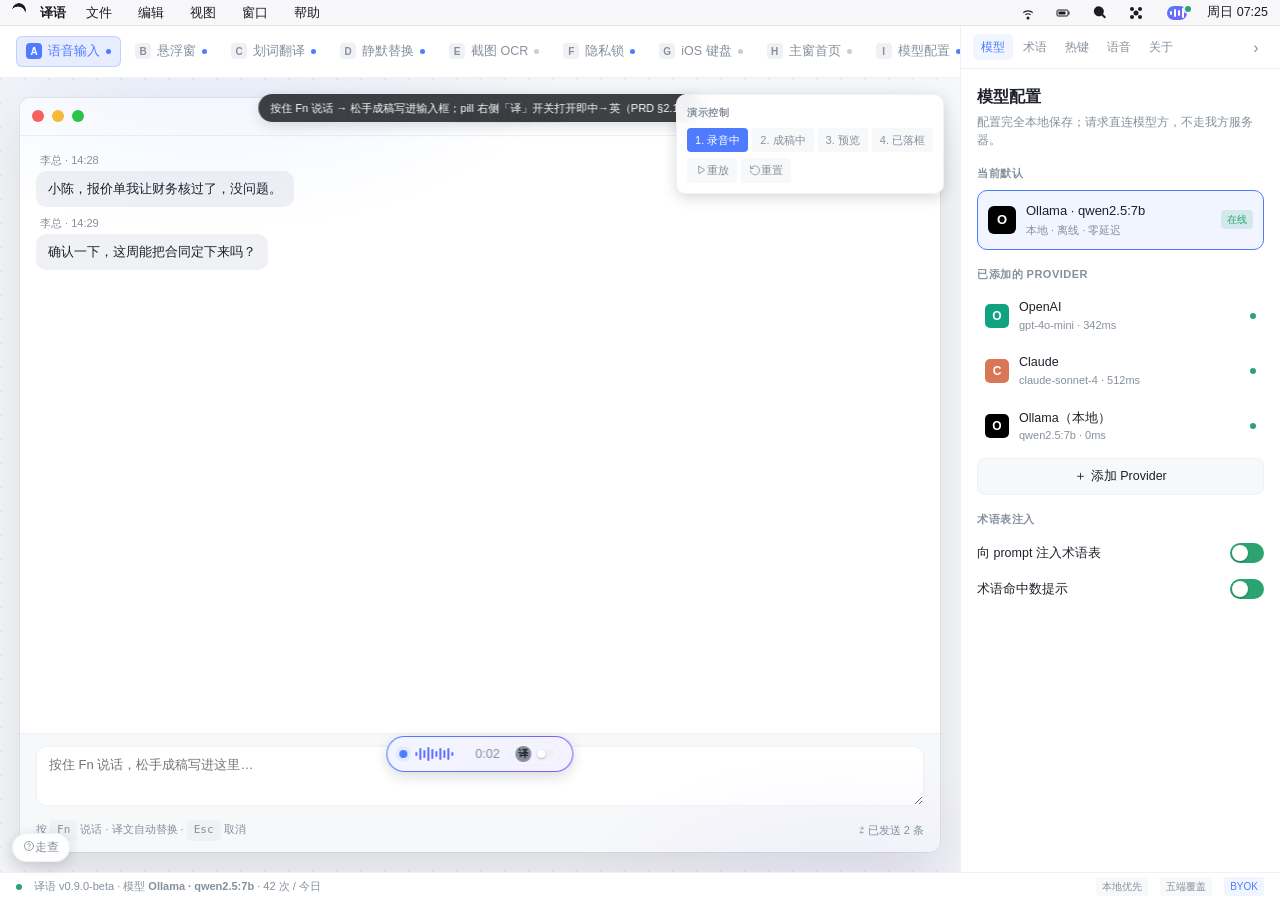
==== commit 50f09499: "feat(prototype): v7.2 四端覆盖原型（Windows/Android 端 + 三项 UI 修复） - 新增 Tab N Windows 端：Win11 Fluent（Mica 窗口" ====
--- a/prototypes/v7-spa/index.html
+++ b/prototypes/v7-spa/index.html
@@ -3,9 +3,9 @@
 <head>
 <meta charset="UTF-8" />
 <meta name="viewport" content="width=device-width, initial-scale=1.0" />
-<meta name="description" content="译语 · 全平台 BYOK AI 语音翻译键盘原型演示 · v6 全量 13 页" />
+<meta name="description" content="译语 · 全平台 BYOK AI 语音成稿输入助手原型演示 · v7.2 设计优化版 · 15 页全量（macOS / Windows / iOS / Android 四端覆盖）" />
 <meta name="theme-color" content="#4F7CFF" />
-<title>译语 v7 · 13 页全量演示（成稿范式）</title>
+<title>译语 v7.2 · 15 页全量演示（四端覆盖 · 成稿范式 · 设计优化版）</title>
 <link rel="icon" href="data:image/svg+xml,%3Csvg xmlns='http://www.w3.org/2000/svg' viewBox='0 0 64 64'%3E%3Crect width='64' height='64' rx='14' fill='%234F7CFF'/%3E%3Ctext x='32' y='44' text-anchor='middle' fill='white' font-family='sans-serif' font-size='36' font-weight='600'%3E译%3C/text%3E%3C/svg%3E" />
 <link rel="stylesheet" href="styles.css" />
 </head>
@@ -77,23 +77,23 @@
     <div class="pocr-src">那个报价我确认没问题，下周三之前可以签合同。</div>
     <div class="pocr-tgt">Confirmed, no problem with the quote. We can sign the contract before next Wednesday.</div>
     <div class="pocr-actions">
-      <button type="button" id="popoverCopy">📋 复制</button>
-      <button type="button" id="popoverInject" class="primary">⤓ 注入</button>
+      <button type="button" id="popoverCopy"><span class="ic sm" aria-hidden="true"><svg viewBox="0 0 24 24" fill="none" stroke="currentColor" stroke-width="1.7" stroke-linecap="round" stroke-linejoin="round"><rect x="9" y="9" width="12" height="12" rx="2.5"/><path d="M5.5 15H4.5A2 2 0 0 1 2.5 13V4.5a2 2 0 0 1 2-2H13a2 2 0 0 1 2 2v1"/></svg></span>复制</button>
+      <button type="button" id="popoverInject" class="primary"><span class="ic sm" aria-hidden="true"><svg viewBox="0 0 24 24" fill="none" stroke="currentColor" stroke-width="1.7" stroke-linecap="round" stroke-linejoin="round"><path d="M12 3v11.5M6.5 9.5 12 15l5.5-5.5"/><path d="M4.5 20.5h15"/></svg></span>注入</button>
     </div>
   </div>
   <div class="popover-divider" role="separator"></div>
   <div class="popover-list" role="group" aria-label="翻译流程">
-    <button type="button" class="popover-item" data-trigger="A">🎙 按住说话（<kbd>Fn</kbd>）</button>
-    <button type="button" class="popover-item" data-trigger="B">⌨ 悬浮窗翻译（<kbd>⌥ Space</kbd>）</button>
-    <button type="button" class="popover-item" data-trigger="C">⌖ 划词翻译（<kbd>⌥ D</kbd>）</button>
-    <button type="button" class="popover-item" data-trigger="D">⤓ 静默替换（<kbd>⌥ Return</kbd>）</button>
-    <button type="button" class="popover-item" data-trigger="E">✂ 截图 OCR（<kbd>⌥ S</kbd>）</button>
+    <button type="button" class="popover-item" data-trigger="A"><span class="ic sm" aria-hidden="true"><svg viewBox="0 0 24 24" fill="none" stroke="currentColor" stroke-width="1.7" stroke-linecap="round" stroke-linejoin="round"><rect x="9" y="2.5" width="6" height="11.5" rx="3"/><path d="M5.5 11a6.5 6.5 0 0 0 13 0M12 17.5V21M9 21h6"/></svg></span>按住说话（<kbd>Fn</kbd>）</button>
+    <button type="button" class="popover-item" data-trigger="B"><span class="ic sm" aria-hidden="true"><svg viewBox="0 0 24 24" fill="none" stroke="currentColor" stroke-width="1.7" stroke-linecap="round" stroke-linejoin="round"><rect x="3" y="4.5" width="18" height="15" rx="3"/><path d="M3 9h18M6.5 6.75h.01M9 6.75h.01"/></svg></span>悬浮窗翻译（<kbd>⌥ Space</kbd>）</button>
+    <button type="button" class="popover-item" data-trigger="C"><span class="ic sm" aria-hidden="true"><svg viewBox="0 0 24 24" fill="none" stroke="currentColor" stroke-width="1.7" stroke-linecap="round" stroke-linejoin="round"><path d="M12 6.5v11"/><path d="M8 6.5h8M8 17.5h8"/><path d="M5 3.5h14M5 20.5h14" opacity="0.45"/></svg></span>划词翻译（<kbd>⌥ D</kbd>）</button>
+    <button type="button" class="popover-item" data-trigger="D"><span class="ic sm" aria-hidden="true"><svg viewBox="0 0 24 24" fill="none" stroke="currentColor" stroke-width="1.7" stroke-linecap="round" stroke-linejoin="round"><path d="M16.5 3 21 7.5l-4.5 4.5"/><path d="M21 7.5H7"/><path d="M7.5 21 3 16.5 7.5 12"/><path d="M3 16.5h14"/></svg></span>静默替换（<kbd>⌥ Return</kbd>）</button>
+    <button type="button" class="popover-item" data-trigger="E"><span class="ic sm" aria-hidden="true"><svg viewBox="0 0 24 24" fill="none" stroke="currentColor" stroke-width="1.7" stroke-linecap="round" stroke-linejoin="round"><path d="M4 8V6a2 2 0 0 1 2-2h2M16 4h2a2 2 0 0 1 2 2v2M20 16v2a2 2 0 0 1-2 2h-2M8 20H6a2 2 0 0 1-2-2v-2"/><path d="M4.5 12h15"/></svg></span>截图 OCR（<kbd>⌥ S</kbd>）</button>
   </div>
   <div class="popover-divider" role="separator"></div>
   <div class="popover-list" role="group" aria-label="设置">
-    <button type="button" class="popover-item">⚙ 模型配置…</button>
-    <button type="button" class="popover-item">📖 术语表…</button>
-    <button type="button" class="popover-item">⏱ 历史记录…</button>
+    <button type="button" class="popover-item"><span class="ic sm" aria-hidden="true"><svg viewBox="0 0 24 24" fill="none" stroke="currentColor" stroke-width="1.7" stroke-linecap="round" stroke-linejoin="round"><path d="M10.4 3h3.2l.4 2.4a7 7 0 0 1 1.7 1l2.3-.9 1.6 2.8-1.8 1.6a7 7 0 0 1 0 2l1.8 1.6-1.6 2.8-2.3-.9a7 7 0 0 1-1.7 1L13.6 21h-3.2l-.4-2.4a7 7 0 0 1-1.7-1l-2.3.9-1.6-2.8 1.8-1.6a7 7 0 0 1 0-2L4.4 10.3 6 7.5l2.3.9a7 7 0 0 1 1.7-1z"/><circle cx="12" cy="12" r="2.8"/></svg></span>模型配置…</button>
+    <button type="button" class="popover-item"><span class="ic sm" aria-hidden="true"><svg viewBox="0 0 24 24" fill="none" stroke="currentColor" stroke-width="1.7" stroke-linecap="round" stroke-linejoin="round"><path d="M4 19.5A2.5 2.5 0 0 1 6.5 17H20"/><path d="M6.5 2H20v20H6.5A2.5 2.5 0 0 1 4 19.5v-15A2.5 2.5 0 0 1 6.5 2z"/></svg></span>术语表…</button>
+    <button type="button" class="popover-item"><span class="ic sm" aria-hidden="true"><svg viewBox="0 0 24 24" fill="none" stroke="currentColor" stroke-width="1.7" stroke-linecap="round" stroke-linejoin="round"><circle cx="12" cy="12" r="9"/><path d="M12 7v5l3.2 1.9"/></svg></span>历史记录…</button>
   </div>
   <div class="popover-divider" role="separator"></div>
   <div class="popover-list" role="group" aria-label="系统">
@@ -152,7 +152,7 @@
     </button>
     <button class="stage-tab" data-tab="G" role="tab" aria-selected="false" id="tab-G" aria-controls="stageCanvas">
       <span class="tab-letter">G</span>
-      <span class="tab-name">移动键盘</span>
+      <span class="tab-name">iOS 键盘</span>
       <span class="tab-pill" data-priority="P1">P1</span>
     </button>
     <button class="stage-tab" data-tab="H" role="tab" aria-selected="false" id="tab-H" aria-controls="stageCanvas">
@@ -183,6 +183,16 @@
     <button class="stage-tab" data-tab="M" role="tab" aria-selected="false" id="tab-M" aria-controls="stageCanvas">
       <span class="tab-letter">M</span>
       <span class="tab-name">移动 App</span>
+      <span class="tab-pill" data-priority="P1">P1</span>
+    </button>
+    <button class="stage-tab" data-tab="N" role="tab" aria-selected="false" id="tab-N" aria-controls="stageCanvas">
+      <span class="tab-letter">N</span>
+      <span class="tab-name">Windows 端</span>
+      <span class="tab-pill" data-priority="P1">P1</span>
+    </button>
+    <button class="stage-tab" data-tab="O" role="tab" aria-selected="false" id="tab-O" aria-controls="stageCanvas">
+      <span class="tab-letter">O</span>
+      <span class="tab-name">Android 端</span>
       <span class="tab-pill" data-priority="P1">P1</span>
     </button>
   </nav>
@@ -225,8 +235,8 @@
       <div class="demo-controls-title">演示控制</div>
       <div class="demo-controls-row" id="demoStateRow"></div>
       <div class="demo-controls-row">
-        <button type="button" id="demoPlay">▶ 重放</button>
-        <button type="button" id="demoReset">↺ 重置</button>
+        <button type="button" id="demoPlay"><span class="ic sm" aria-hidden="true"><svg viewBox="0 0 24 24" fill="none" stroke="currentColor" stroke-width="1.7" stroke-linecap="round" stroke-linejoin="round"><path d="M7.5 5.4v13.2a.6.6 0 0 0 .9.5l10.5-6.6a.6.6 0 0 0 0-1L8.4 4.9a.6.6 0 0 0-.9.5z"/></svg></span>重放</button>
+        <button type="button" id="demoReset"><span class="ic sm" aria-hidden="true"><svg viewBox="0 0 24 24" fill="none" stroke="currentColor" stroke-width="1.7" stroke-linecap="round" stroke-linejoin="round"><path d="M3 3.5V9h5.5"/><path d="M3.8 9A9 9 0 1 1 3 13.5"/></svg></span>重置</button>
       </div>
     </div>
 
@@ -256,7 +266,7 @@
 
       <div class="settings-h2">当前默认</div>
       <div class="current-model">
-        <div class="cm-logo" aria-hidden="true">⌬</div>
+        <div class="cm-logo" aria-hidden="true">O</div>
         <div class="cm-info">
           <div class="cm-name">Ollama · qwen2.5:7b</div>
           <div class="cm-meta">本地 · 离线 · 零延迟</div>
@@ -277,7 +287,7 @@
           <span class="dot ok" aria-label="健康"></span>
         </div>
         <div class="provider-row">
-          <div class="pr-logo" style="background:#000">⌬</div>
+          <div class="pr-logo" style="background:#000">O</div>
           <div class="pr-info"><div class="pr-name">Ollama（本地）</div><div class="pr-host">qwen2.5:7b · 0ms</div></div>
           <span class="dot ok" aria-label="健康"></span>
         </div>
@@ -309,7 +319,7 @@
 
       <div class="term-list" id="termList"></div>
       <button type="button" class="settings-btn primary full">＋ 添加词条</button>
-      <button type="button" class="settings-btn ghost full">📤 导入 / 分享</button>
+      <button type="button" class="settings-btn ghost full"><span class="ic" aria-hidden="true"><svg viewBox="0 0 24 24" fill="none" stroke="currentColor" stroke-width="1.7" stroke-linecap="round" stroke-linejoin="round"><path d="M12 3v11M7 9.5l5 5 5-5"/><path d="M4 20.5h16"/></svg></span>导入 / 分享</button>
     </section>
 
     <!-- 热键 -->
@@ -373,7 +383,7 @@
 
       <div class="settings-h2">隐私</div>
       <div class="privacy-row">
-        <div class="prv-icon" aria-hidden="true">🛡</div>
+        <div class="prv-icon" aria-hidden="true"><span class="ic" aria-hidden="true"><svg viewBox="0 0 24 24" fill="none" stroke="currentColor" stroke-width="1.7" stroke-linecap="round" stroke-linejoin="round"><path d="M12 2.5 20 6v5c0 5-3.4 8.9-8 10.5C7.4 19.9 4 16 4 11V6z"/></svg></span></div>
         <div>
           <div class="prv-name">零遥测</div>
           <div class="prv-meta">所有调用直连模型方，不经我方服务器</div>
@@ -381,7 +391,7 @@
         <label class="switch"><input type="checkbox" aria-label="零遥测" /><span class="sw-track"><span class="sw-thumb"></span></span></label>
       </div>
       <div class="privacy-row">
-        <div class="prv-icon" aria-hidden="true">🔒</div>
+        <div class="prv-icon" aria-hidden="true"><span class="ic" aria-hidden="true"><svg viewBox="0 0 24 24" fill="none" stroke="currentColor" stroke-width="1.7" stroke-linecap="round" stroke-linejoin="round"><rect x="5" y="10.5" width="14" height="10" rx="2.5"/><path d="M8.5 10.5V7.5a3.5 3.5 0 0 1 7 0v3M12 14.5v2.5"/></svg></span></div>
         <div>
           <div class="prv-name">隐私锁</div>
           <div class="prv-meta">主窗需 FaceID / 密码</div>
@@ -389,7 +399,7 @@
         <label class="switch"><input type="checkbox" aria-label="隐私锁" /><span class="sw-track"><span class="sw-thumb"></span></span></label>
       </div>
       <div class="privacy-row">
-        <div class="prv-icon" aria-hidden="true">🌐</div>
+        <div class="prv-icon" aria-hidden="true"><span class="ic" aria-hidden="true"><svg viewBox="0 0 24 24" fill="none" stroke="currentColor" stroke-width="1.7" stroke-linecap="round" stroke-linejoin="round"><circle cx="12" cy="12" r="9"/><path d="M3 12h18"/><path d="M12 3c2.3 2.3 3.6 5.5 3.6 9s-1.3 6.7-3.6 9c-2.3-2.3-3.6-5.5-3.6-9S9.7 5.3 12 3z"/></svg></span></div>
         <div>
           <div class="prv-name">断网提示</div>
           <div class="prv-meta">自动切换离线模式</div>
@@ -414,16 +424,17 @@
 </footer>
 
 <!-- ============ 走查指南（13 页演示路径） ============ -->
-<button type="button" class="tour-toggle" id="tourToggle" aria-expanded="false" aria-controls="tourPanel">❓ 走查</button>
+<button type="button" class="tour-toggle" id="tourToggle" aria-expanded="false" aria-controls="tourPanel"><span class="ic sm" aria-hidden="true"><svg viewBox="0 0 24 24" fill="none" stroke="currentColor" stroke-width="1.7" stroke-linecap="round" stroke-linejoin="round"><circle cx="12" cy="12" r="9"/><path d="M9.2 9.2a2.9 2.9 0 0 1 5.6 1c0 1.9-2.8 2.3-2.8 3.8"/><path d="M12 17.2h.01"/></svg></span>走查</button>
 <div class="tour-panel" id="tourPanel" role="dialog" aria-label="走查指南" hidden>
   <div class="tour-head">
-    <strong>走查指南 · 13 页全量</strong>
-    <button type="button" class="tour-close" id="tourClose" aria-label="关闭">✕</button>
+    <strong>走查指南 · 15 页全量（四端覆盖）</strong>
+    <button type="button" class="tour-close" id="tourClose" aria-label="关闭"><span class="ic" aria-hidden="true"><svg viewBox="0 0 24 24" fill="none" stroke="currentColor" stroke-width="1.7" stroke-linecap="round" stroke-linejoin="round"><path d="M6 6l12 12M18 6 6 18"/></svg></span></button>
   </div>
   <ol class="tour-list">
     <li><strong>主流程</strong>：A 语音输入 → B 悬浮窗 → C 划词 → D 静默替换 → E 截图 OCR（键盘 <kbd>1</kbd>–<kbd>5</kbd>）</li>
     <li><strong>状态切换</strong>：每个 Tab 右上「演示控制」可单切状态或 ▶ 重放全流程</li>
-    <li><strong>系统页</strong>：F 隐私锁（<kbd>6</kbd>）· G 移动键盘（<kbd>7</kbd>）· H 主窗首页/用量（<kbd>8</kbd>）· I 模型配置（<kbd>9</kbd>）· J 快捷键（<kbd>0</kbd>）；K/L/M 点 Tab 切换</li>
+    <li><strong>系统页</strong>：F 隐私锁（<kbd>6</kbd>）· G iOS 键盘（<kbd>7</kbd>）· H 主窗首页/用量（<kbd>8</kbd>）· I 模型配置（<kbd>9</kbd>）· J 快捷键（<kbd>0</kbd>）；K/L/M/N/O 点 Tab 切换</li>
+    <li><strong>跨端</strong>：N Windows 端（Win11 · <kbd>Win+H</kbd> · 托盘快速面板）· O Android 端（Gboard 语音 · Material You App）</li>
     <li><strong>菜单栏</strong>：右上译语图标 → Popover（含最近一条译文 + 复制/注入，ADR-005）</li>
     <li><strong>主题</strong>：跟随系统浅/深色；Token 对齐 PRD §5.2（主色 #4F7CFF）</li>
   </ol>
--- a/prototypes/v7-spa/styles.css
+++ b/prototypes/v7-spa/styles.css
@@ -1,6 +1,8 @@
 /* ========================================================================
-   译语 v6 · 13 页全量演示原型
-   - 设计 Token 取自 PRD v3.x §5.2（品牌主色 #4F7CFF，v6 起对齐）
+   译语 v7.1 · 13 页全量演示原型（设计优化版 · 颜值）
+   - 设计 Token 取自 PRD v3.x §5.2（品牌主色 #4F7CFF）
+   - 品牌渐变：蓝→紫（PRD §5.1 参考系 Chatterfly「柔和蓝紫渐变」）
+   - 图标体系：内联 SVG 线性图标（stroke 1.7 / round / currentColor）
    - macOS 原生范式：菜单栏常驻 + 浮层 Popover（ADR-005）
    - 13 页全量：A 语音 / B 悬浮 / C 划词 / D 静默 / E OCR / F 隐私锁 /
      G 移动键盘 / H 主窗首页 / I 模型配置 / J 快捷键 / K 偏好·术语·Skills /
@@ -8,10 +10,11 @@
    ======================================================================== */
 
 :root {
-  /* PRD §5.2 浅色 token（v6 对齐：品牌主色 #4F7CFF / 强调 #FF7A45） */
+  /* PRD §5.2 浅色 token（品牌主色 #4F7CFF） */
   --brand: #4F7CFF;            /* 主品牌色 蓝（PRD §5.2） */
-  --brand-2: #6B8AFF;          /* 渐变副色 浅蓝（与部署版 PRD 头图一致） */
-  --brand-soft: #4F7CFF22;
+  --brand-2: #7B5CFF;          /* 渐变副色 蓝→紫（PRD §5.1 参考 Chatterfly 蓝紫渐变） */
+  --brand-soft: #4F7CFF14;     /* 主色极淡底（8% 替代 13%，降低大面积染色） */
+  --brand-soft-2: #4F7CFF22;   /* 主色淡底（hover 态用） */
   --accent: #FF7A45;
   --bg-bar: #FFFFFFEB;
   --bg-source: #F7F8FA;
@@ -21,15 +24,19 @@
   --text-2: #86909C;
   --text-3: #C9CDD4;
   --divider: #F0F1F5;
+  --divider-strong: #E5E7EB;
   --error: #F53F3F;
   --success: #2BA471;
   --warning: #FF7D00;
+
+  /* 品牌渐变（声波 / 主视觉 / 字标统一用） */
+  --brand-grad: linear-gradient(135deg, #4F7CFF 0%, #7B5CFF 100%);
 
   /* macOS 系统色 */
   --mac-close: #FF5F57;
   --mac-min: #FEBC2E;
   --mac-max: #28C840;
-  --mac-menubar-bg: rgba(246, 246, 246, 0.92);
+  --mac-menubar-bg: rgba(248, 248, 250, 0.88);
   --mac-menubar-text: #1D1D1F;
   --mac-menubar-border: rgba(0, 0, 0, 0.08);
 
@@ -40,6 +47,15 @@
   --size-window: 960px;
   --size-window-min-h: 640px;
 
+  /* 字阶（收敛体系：11 辅助 / 12 说明 / 13 正文 / 15 强调 / 17 标题 / 20 大标题） */
+  --fs-2xs: 10px;
+  --fs-xs: 11px;
+  --fs-sm: 12px;
+  --fs-base: 13px;
+  --fs-md: 15px;
+  --fs-lg: 17px;
+  --fs-xl: 20px;
+
   /* 圆角 */
   --r-btn: 8px;
   --r-input: 10px;
@@ -47,10 +63,13 @@
   --r-popover: 14px;
   --r-pill: 999px;
 
-  /* 阴影 */
-  --shadow-popover: 0 8px 24px rgba(0, 0, 0, 0.24);
-  --shadow-window: 0 24px 60px rgba(0, 0, 0, 0.12), 0 0 0 1px rgba(0, 0, 0, 0.06);
-  --shadow-bar: 0 4px 14px rgba(0, 0, 0, 0.18);
+  /* 阴影（三层体系：xs 卡片 / md 浮层 / lg 窗口） */
+  --shadow-xs: 0 1px 2px rgba(16, 24, 40, 0.06), 0 1px 3px rgba(16, 24, 40, 0.08);
+  --shadow-md: 0 4px 14px rgba(16, 24, 40, 0.14);
+  --shadow-popover: 0 8px 24px rgba(16, 24, 40, 0.18), 0 2px 6px rgba(16, 24, 40, 0.08);
+  --shadow-window: 0 24px 60px rgba(16, 24, 40, 0.13), 0 0 0 1px rgba(16, 24, 40, 0.05);
+  --shadow-bar: 0 4px 14px rgba(16, 24, 40, 0.16);
+  --shadow-brand: 0 4px 16px rgba(79, 124, 255, 0.35);
 
   /* 动画 */
   --ease: cubic-bezier(0.2, 0.8, 0.2, 1);
@@ -65,28 +84,35 @@
 @media (prefers-color-scheme: dark) {
   :root {
     --brand: #5B8CFF;
-    --brand-2: #7CA0FF;
-    --brand-soft: #5B8CFF33;
+    --brand-2: #8E74FF;
+    --brand-soft: #5B8CFF1F;
+    --brand-soft-2: #5B8CFF33;
     --accent: #FF8A5C;
     --bg-bar: rgba(30, 31, 36, 0.92);
-    --bg-source: #15171C;
+    --bg-source: #131519;
     --bg-window: #1E1F24;
     --bg-hover: #26282E;
     --text: #E8EAED;
     --text-2: #9AA0A6;
     --text-3: #5F6368;
     --divider: #2E3038;
+    --divider-strong: #3A3D45;
     --error: #F76965;
     --success: #3CCB91;
     --warning: #FFA940;
 
+    --brand-grad: linear-gradient(135deg, #5B8CFF 0%, #8E74FF 100%);
+
     --mac-menubar-bg: rgba(28, 28, 30, 0.92);
     --mac-menubar-text: #F5F5F7;
     --mac-menubar-border: rgba(255, 255, 255, 0.08);
 
-    --shadow-popover: 0 8px 24px rgba(0, 0, 0, 0.5);
+    --shadow-xs: 0 1px 2px rgba(0, 0, 0, 0.3);
+    --shadow-md: 0 4px 14px rgba(0, 0, 0, 0.4);
+    --shadow-popover: 0 8px 24px rgba(0, 0, 0, 0.5), 0 2px 6px rgba(0, 0, 0, 0.3);
     --shadow-window: 0 24px 60px rgba(0, 0, 0, 0.5), 0 0 0 1px rgba(255, 255, 255, 0.06);
     --shadow-bar: 0 4px 14px rgba(0, 0, 0, 0.5);
+    --shadow-brand: 0 4px 16px rgba(91, 140, 255, 0.4);
   }
 }
 
@@ -134,6 +160,30 @@
   box-shadow: 0 1px 0 var(--divider);
 }
 
+/* ------------------------------------------------------------------------
+   v7.1 内联 SVG 线性图标基类（替代 emoji：统一风格 / 跨平台一致 / 继承色）
+   ------------------------------------------------------------------------ */
+.ic {
+  display: inline-block;
+  width: 14px;
+  height: 14px;
+  flex-shrink: 0;
+  vertical-align: -2px;
+  fill: none;
+  stroke: currentColor;
+  stroke-width: 1.7;
+  stroke-linecap: round;
+  stroke-linejoin: round;
+}
+.ic svg {
+  width: 100%;
+  height: 100%;
+  display: block;
+}
+.ic.sm { width: 12px; height: 12px; vertical-align: -1.5px; }
+.ic.lg { width: 18px; height: 18px; vertical-align: -3.5px; }
+.ic.xl { width: 22px; height: 22px; vertical-align: -5px; }
+
 /* ========================================================================
    顶部 macOS 菜单栏（核心入口）
    ======================================================================== */
@@ -220,7 +270,7 @@
   gap: 2px;
   height: 14px;
   padding: 0 3px;
-  background: linear-gradient(135deg, var(--brand), var(--brand-2));
+  background: var(--brand-grad);
   border-radius: 7px;
 }
 .lingual-bar {
@@ -431,15 +481,16 @@
   border-radius: 6px;
   font-size: 12.5px;
   color: var(--text-2);
-  transition: all var(--t-fast) var(--ease);
+  transition: background var(--t-fast) var(--ease), color var(--t-fast) var(--ease), box-shadow var(--t-fast) var(--ease);
   white-space: nowrap;
   flex-shrink: 0;
 }
-.stage-tab:hover { background: var(--bg-hover); }
+.stage-tab:hover { background: var(--bg-hover); color: var(--text); }
 .stage-tab.active {
-  background: var(--brand-soft);
+  background: var(--brand-soft-2);
   color: var(--brand);
   font-weight: 500;
+  box-shadow: inset 0 0 0 1px rgba(79, 124, 255, 0.25);
 }
 .tab-letter {
   display: inline-flex;
@@ -450,25 +501,26 @@
   border-radius: 4px;
   font-size: 10px;
   font-weight: 600;
+  transition: background var(--t-fast) var(--ease);
 }
 .stage-tab.active .tab-letter {
   background: var(--brand);
   color: white;
 }
+/* 优先级徽章降噪（v7.1）：点状色标替代大色块，减少 13 Tab 的视觉噪音 */
 .tab-pill {
   display: inline-block;
-  padding: 1px 5px;
-  font-size: 9px;
-  font-weight: 600;
+  width: 5px;
+  height: 5px;
+  padding: 0;
+  font-size: 0;
   background: var(--text-3);
-  color: white;
-  border-radius: 3px;
-  letter-spacing: 0.5px;
+  border-radius: 50%;
 }
 .tab-pill[data-priority="P0"] { background: var(--brand); }
-.tab-pill[data-priority="P1"] { background: var(--text-2); }
-
-/* 舞台画布（点阵底纹用 ::before 承载；v5 曾把 opacity:0.3 误加在整画布上，v6 修复） */
+.tab-pill[data-priority="P1"] { background: var(--text-3); }
+
+/* 舞台画布（点阵底纹 + 品牌光晕氛围；v7.1 升级：双光晕呼应品牌渐变） */
 .stage-canvas {
   flex: 1;
   position: relative;
@@ -483,8 +535,24 @@
     radial-gradient(circle at 1px 1px, var(--text-3) 1px, transparent 0);
   background-size: 24px 24px;
   background-position: 0 0;
-  opacity: 0.35;
+  opacity: 0.25;
   pointer-events: none;
+}
+.stage-canvas::after {
+  content: "";
+  position: absolute;
+  inset: 0;
+  background:
+    radial-gradient(560px 320px at 22% -8%, rgba(79, 124, 255, 0.10), transparent 68%),
+    radial-gradient(480px 300px at 88% 110%, rgba(123, 92, 255, 0.09), transparent 66%);
+  pointer-events: none;
+}
+@media (prefers-color-scheme: dark) {
+  .stage-canvas::after {
+    background:
+      radial-gradient(560px 320px at 22% -8%, rgba(91, 140, 255, 0.14), transparent 68%),
+      radial-gradient(480px 300px at 88% 110%, rgba(142, 116, 255, 0.12), transparent 66%);
+  }
 }
 
 /* 宿主应用（模拟任意输入框所在的应用） */
@@ -557,7 +625,7 @@
   line-height: 1.5;
 }
 .msg-me .msg-bubble {
-  background: linear-gradient(135deg, var(--brand), var(--brand-2));
+  background: var(--brand-grad);
   color: white;
 }
 
@@ -684,7 +752,7 @@
 
 .bar-spinner {
   width: 14px; height: 14px;
-  border: 2px solid var(--brand-soft);
+  border: 2px solid var(--brand-soft-2);
   border-top-color: var(--brand);
   border-radius: 50%;
   animation: spin 0.8s linear infinite;
@@ -725,6 +793,7 @@
    v7 · Typeless 式 pill 录音条（PRD v3.2 §5.1：160×36 基准）
    录音态窄（~160px）；预览态文本长时自适应加宽，胶囊形不变
    （ADR-008：三态同组件同位置同动画，仅内容/宽度变化）
+   v7.1：品牌渐变描边 + 渐变声波，强化「语音成稿」明星组件
    ======================================================================== */
 .bar-pill {
   width: auto;
@@ -734,11 +803,21 @@
   padding: 0 12px;
   border-radius: 999px;
   gap: 8px;
+  border: 1px solid transparent;
+  background:
+    linear-gradient(var(--bg-bar), var(--bg-bar)) padding-box,
+    var(--brand-grad) border-box;
+  box-shadow: var(--shadow-bar);
 }
 .bar-pill .bar-wave {
   flex: 0 0 auto;
   width: 52px;
 }
+.bar-pill .bar-wave span {
+  background: var(--brand-grad);
+  background-size: 200% 100%;
+  background-position: 0 0;
+}
 .bar-pill .bar-text {
   flex: 0 1 auto;
   min-width: 0;
@@ -748,7 +827,7 @@
   min-width: 240px;
 }
 .bar-pill[data-trans="1"] {
-  border-color: var(--brand);
+  box-shadow: var(--shadow-bar), 0 0 0 3px var(--brand-soft-2);
 }
 .bar-pill .bar-trans-switch {
   margin-left: 2px;
@@ -896,11 +975,11 @@
 }
 .mini-actions button:hover { background: var(--bg-hover); color: var(--text); }
 .mini-actions .primary {
-  background: var(--brand);
+  background: var(--brand-grad);
   color: white;
   font-weight: 500;
 }
-.mini-actions .primary:hover { background: var(--brand-2); }
+.mini-actions .primary:hover { filter: brightness(1.06); }
 
 .mini-streaming .streamed-text { color: var(--text); }
 .mini-streaming .pending-text { color: var(--text-3); }
@@ -910,13 +989,13 @@
    ======================================================================== */
 .selection-marker {
   position: absolute;
-  background: linear-gradient(135deg, var(--brand), var(--brand-2));
+  background: var(--brand-grad);
   color: white;
   font-size: 11px;
   padding: 3px 6px;
   border-radius: 4px 4px 4px 0;
   cursor: pointer;
-  box-shadow: 0 2px 6px rgba(0,0,0,0.2);
+  box-shadow: 0 2px 8px rgba(79, 124, 255, 0.4);
 }
 
 .translate-popover {
@@ -973,7 +1052,7 @@
 }
 .tp-foot button:hover { background: var(--bg-hover); }
 .tp-foot .primary {
-  background: var(--brand);
+  background: var(--brand-grad);
   color: white;
 }
 
@@ -998,7 +1077,7 @@
 }
 .silent-bar .spinner {
   width: 12px; height: 12px;
-  border: 2px solid var(--brand-soft);
+  border: 2px solid var(--brand-soft-2);
   border-top-color: var(--brand);
   border-radius: 50%;
   animation: spin 0.8s linear infinite;
@@ -1035,7 +1114,7 @@
   width: 40%;
   height: 35%;
   border: 2px solid var(--brand);
-  background: rgba(99, 102, 241, 0.08);
+  background: rgba(79, 124, 255, 0.08);
   box-shadow: 0 0 0 9999px rgba(0, 0, 0, 0.4);
 }
 .ocr-rect::before {
@@ -1250,16 +1329,17 @@
   margin-top: 6px;
 }
 .settings-btn.primary {
-  background: var(--brand);
+  background: var(--brand-grad);
   color: white;
 }
-.settings-btn.primary:hover { background: var(--brand-2); }
+.settings-btn.primary:hover { filter: brightness(1.06); transform: translateY(-1px); box-shadow: var(--shadow-brand); }
+.settings-btn.primary:active { transform: translateY(0); filter: brightness(0.98); }
 .settings-btn.ghost {
   background: var(--bg-source);
   color: var(--text);
   border: 1px solid var(--divider);
 }
-.settings-btn.ghost:hover { background: var(--bg-hover); }
+.settings-btn.ghost:hover { background: var(--bg-hover); border-color: var(--divider-strong); }
 .settings-btn.full { width: 100%; }
 
 .settings-row {
@@ -1396,7 +1476,7 @@
 }
 .hk-key:hover { background: var(--brand-soft); border-color: var(--brand); }
 .hk-status { font-size: 10.5px; color: var(--success); }
-.hk-status.ok::before { content: "● "; }
+.hk-status.ok::before { content: "●"; margin-right: 4px; font-size: 8px; vertical-align: 1px; }
 .hk-status.err { color: var(--error); }
 .hotkey-row.conflict .hk-key { border-color: var(--warning); }
 .hotkey-row.conflict { background: rgba(255, 125, 0, 0.05); margin: 0 -8px; padding: 8px; border-radius: 5px; border-bottom: none; }
@@ -1440,7 +1520,7 @@
 .about-logo {
   width: 48px; height: 48px;
   margin: 0 auto 8px;
-  background: linear-gradient(135deg, var(--brand), var(--brand-2));
+  background: var(--brand-grad);
   border-radius: 12px;
   display: flex;
   align-items: center;
@@ -1466,8 +1546,9 @@
   display: flex;
   align-items: center;
   justify-content: center;
-  font-size: 14px;
-}
+  color: var(--text-2);
+}
+.prv-icon .ic { width: 14px; height: 14px; }
 .prv-name { font-size: 12.5px; font-weight: 500; }
 .prv-meta { font-size: 11px; color: var(--text-2); }
 .privacy-row > div:nth-child(2) { flex: 1; }
@@ -1561,12 +1642,15 @@
   left: 50%;
   transform: translateX(-50%);
   padding: 6px 12px;
-  background: rgba(0,0,0,0.75);
+  background: rgba(20, 22, 28, 0.82);
   color: white;
   font-size: 11px;
   border-radius: var(--r-pill);
   z-index: 50;
   pointer-events: none;
+  backdrop-filter: blur(8px);
+  -webkit-backdrop-filter: blur(8px);
+  box-shadow: var(--shadow-md);
 }
 .demo-hint kbd { background: rgba(255,255,255,0.2); color: white; border-color: rgba(255,255,255,0.2); }
 
@@ -1654,7 +1738,7 @@
 .privacy-banner button {
   padding: 6px 12px;
   border-radius: 8px;
-  background: var(--brand);
+  background: var(--brand-grad);
   color: white;
   border: none;
   cursor: pointer;
@@ -1715,7 +1799,7 @@
   height: 56px;
   margin: 0 auto 16px;
   border-radius: 14px;
-  background: linear-gradient(135deg, var(--brand), #8B5CF6);
+  background: var(--brand-grad);
   position: relative;
 }
 .lock-icon::before {
@@ -1750,18 +1834,20 @@
 .lock-face-icon {
   width: 40px; height: 40px;
   border-radius: 50%;
-  background: linear-gradient(135deg, var(--brand), #8B5CF6);
+  background: var(--brand-grad);
   position: relative;
   flex-shrink: 0;
 }
 .lock-face-icon::before {
-  content: "👤";
+  content: "";
   position: absolute;
   inset: 0;
   display: flex;
   align-items: center;
   justify-content: center;
-  font-size: 22px;
+  background: white;
+  -webkit-mask: url('data:image/svg+xml;utf8,<svg xmlns="http://www.w3.org/2000/svg" viewBox="0 0 24 24" fill="none" stroke="black" stroke-width="1.7" stroke-linecap="round" stroke-linejoin="round"><path d="M12 13a4 4 0 0 0 4-4V8a4 4 0 0 0-8 0v1a4 4 0 0 0 4 4z"/><path d="M5.5 21a7.5 7.5 0 0 1 13 0"/></svg>') center / 55% no-repeat;
+          mask: url('data:image/svg+xml;utf8,<svg xmlns="http://www.w3.org/2000/svg" viewBox="0 0 24 24" fill="none" stroke="black" stroke-width="1.7" stroke-linecap="round" stroke-linejoin="round"><path d="M12 13a4 4 0 0 0 4-4V8a4 4 0 0 0-8 0v1a4 4 0 0 0 4 4z"/><path d="M5.5 21a7.5 7.5 0 0 1 13 0"/></svg>') center / 55% no-repeat;
 }
 .lock-face-title { font-size: 13px; font-weight: 600; text-align: left; }
 .lock-face-sub { font-size: 11px; color: var(--text-2); text-align: left; }
@@ -2017,7 +2103,7 @@
   backdrop-filter: blur(12px);
   -webkit-backdrop-filter: blur(12px);
 }
-.tour-toggle:hover { color: var(--brand); border-color: var(--brand); }
+.tour-toggle:hover { color: var(--brand); border-color: var(--brand); background: var(--brand-soft-2); }
 .tour-panel {
   position: fixed;
   left: 12px;
@@ -2106,16 +2192,18 @@
 }
 .pocr-actions button:hover { border-color: var(--brand); color: var(--brand); }
 .pocr-actions button.primary {
-  background: var(--brand);
-  border-color: var(--brand);
+  background: var(--brand-grad);
+  border-color: transparent;
   color: white;
   font-weight: 500;
 }
-.pocr-actions button.primary:hover { background: var(--brand-2); color: white; }
+.pocr-actions button.primary:hover { filter: brightness(1.06); color: white; }
 
 /* ========================================================================
    v6 新增 · 整页模式（Tab H/I/J/K 宿主窗口承载设置页）
    ======================================================================== */
+/* v7.2：全场景 overlay 页（G/M/N/O）隐藏宿主窗口，避免手机/桌面后方气泡鬼影 */
+.host-app.ghost { visibility: hidden; }
 .host-app.page-mode .host-input-wrap { display: none; }
 .host-app.page-mode .host-thread {
   padding: 0;
@@ -2152,7 +2240,7 @@
 .mw-side-logo {
   width: 20px; height: 20px;
   border-radius: 6px;
-  background: linear-gradient(135deg, var(--brand), var(--brand-2));
+  background: var(--brand-grad);
   color: white;
   font-size: 11px;
   display: inline-flex;
@@ -2178,7 +2266,14 @@
   color: var(--brand);
   font-weight: 500;
 }
-.mw-side-link .lk-ico { width: 16px; text-align: center; flex-shrink: 0; }
+.mw-side-link .lk-ico {
+  width: 16px; height: 16px;
+  display: inline-flex;
+  align-items: center;
+  justify-content: center;
+  flex-shrink: 0;
+}
+.mw-side-link .lk-ico .ic { width: 14px; height: 14px; }
 .mw-side-sep {
   height: 1px;
   background: var(--divider);
@@ -2214,7 +2309,9 @@
   background: var(--bg-window);
   border: 1px solid var(--divider);
   border-radius: var(--r-card);
-}
+  transition: border-color var(--t-fast) var(--ease), box-shadow var(--t-fast) var(--ease);
+}
+.stat-card:hover { border-color: rgba(79,124,255,0.35); box-shadow: var(--shadow-xs); }
 .stat-num {
   font-size: 18px;
   font-weight: 700;
@@ -2237,7 +2334,7 @@
   color: var(--text-2);
   border-radius: 5px;
 }
-.usage-toggle button.active { background: var(--brand); color: white; font-weight: 500; }
+.usage-toggle button.active { background: var(--brand-grad); color: white; font-weight: 500; }
 
 .usage-chart {
   display: flex;
@@ -2262,7 +2359,7 @@
 .chart-bar {
   width: 60%;
   max-width: 26px;
-  border-radius: 4px 4px 2px 2px;
+  border-radius: 5px 5px 2px 2px;
   background: linear-gradient(180deg, var(--brand), var(--brand-2));
   animation: chart-grow 500ms var(--ease) both;
 }
@@ -2346,12 +2443,14 @@
 .empty-icon {
   width: 56px; height: 56px;
   border-radius: 16px;
-  background: var(--brand-soft);
+  background: var(--brand-grad);
+  color: white;
   display: flex;
   align-items: center;
   justify-content: center;
-  font-size: 26px;
-}
+  box-shadow: var(--shadow-brand);
+}
+.empty-icon .ic { width: 24px; height: 24px; }
 .empty-title { font-size: 14px; font-weight: 600; color: var(--text); }
 .empty-sub { font-size: 12px; max-width: 320px; line-height: 1.6; }
 
@@ -2375,10 +2474,10 @@
   cursor: pointer;
   text-align: center;
 }
-.plat-card:hover { border-color: var(--brand); transform: translateY(-1px); }
+.plat-card:hover { border-color: rgba(79,124,255,0.45); transform: translateY(-1px); box-shadow: var(--shadow-xs); }
 .plat-card.selected {
   border-color: var(--brand);
-  background: var(--brand-soft);
+  background: var(--brand-soft-2);
   box-shadow: 0 0 0 1px var(--brand);
 }
 .plat-logo {
@@ -2515,7 +2614,7 @@
   border-radius: 7px;
   transition: all var(--t-fast) var(--ease);
 }
-.subnav button.active { background: var(--bg-window); color: var(--brand); font-weight: 600; box-shadow: 0 1px 3px rgba(0,0,0,0.08); }
+.subnav button.active { background: var(--bg-window); color: var(--brand); font-weight: 600; box-shadow: var(--shadow-xs); }
 
 .style-grid {
   display: grid;
@@ -2548,13 +2647,26 @@
   cursor: pointer;
   text-align: left;
 }
-.skill-card:hover { border-color: var(--brand); }
-.skill-card .sk-ico { font-size: 20px; margin-bottom: 6px; }
+.skill-card:hover { border-color: rgba(79,124,255,0.45); transform: translateY(-2px); box-shadow: var(--shadow-md); }
+.skill-card .sk-ico {
+  width: 32px; height: 32px;
+  margin-bottom: 8px;
+  border-radius: 8px;
+  background: var(--brand-grad);
+  display: flex;
+  align-items: center;
+  justify-content: center;
+  color: white;
+  font-size: 0;
+}
+.skill-card .sk-ico .ic { width: 16px; height: 16px; }
 .skill-card .sk-name { font-size: 13px; font-weight: 600; margin-bottom: 3px; }
 .skill-card .sk-desc { font-size: 11px; color: var(--text-2); line-height: 1.5; margin-bottom: 8px; }
 .skill-card .sk-meta { font-size: 10px; color: var(--text-3); }
 .skill-card.custom { border-style: dashed; display: flex; flex-direction: column; align-items: center; justify-content: center; min-height: 108px; color: var(--text-2); gap: 4px; }
-.skill-card.custom:hover { color: var(--brand); }
+.skill-card.custom .sk-ico { background: var(--bg-hover); color: var(--text-2); }
+.skill-card.custom:hover { color: var(--brand); transform: translateY(-2px); box-shadow: none; }
+.skill-card.custom:hover .sk-ico { background: var(--brand-soft-2); color: var(--brand); }
 
 /* ---- Tab L · 首次引导三步 ---- */
 .wizard {
@@ -2640,13 +2752,14 @@
 .perm-ico {
   width: 36px; height: 36px;
   border-radius: 9px;
-  background: var(--brand-soft);
+  background: var(--brand-soft-2);
   display: flex;
   align-items: center;
   justify-content: center;
-  font-size: 17px;
+  color: var(--brand);
   flex-shrink: 0;
 }
+.perm-ico .ic { width: 17px; height: 17px; }
 .perm-body { flex: 1; min-width: 0; }
 .perm-name { font-size: 12.5px; font-weight: 600; display: flex; align-items: center; gap: 6px; }
 .perm-desc { font-size: 11px; color: var(--text-2); margin-top: 2px; line-height: 1.5; }
@@ -2669,7 +2782,7 @@
   align-items: center;
   gap: 10px;
   padding: 14px 12px;
-  background: linear-gradient(135deg, var(--brand), var(--brand-2));
+  background: var(--brand-grad);
   border-radius: 14px;
   color: white;
 }
@@ -2711,7 +2824,15 @@
 }
 .pa-row:last-child { border-bottom: none; }
 .pa-row:active { background: var(--bg-hover); }
-.pa-row .pr-ico { width: 20px; text-align: center; flex-shrink: 0; }
+.pa-row .pr-ico {
+  width: 20px; height: 20px;
+  display: inline-flex;
+  align-items: center;
+  justify-content: center;
+  color: var(--brand);
+  flex-shrink: 0;
+}
+.pa-row .pr-ico .ic { width: 15px; height: 15px; }
 .pa-row .pa-name { flex: 1; }
 .pa-row .pa-meta { font-size: 10.5px; color: var(--text-2); }
 .pa-row .pa-chevron { color: var(--text-3); font-size: 11px; }
@@ -2728,3 +2849,662 @@
   animation: fade-in 200ms var(--ease) both;
 }
 .wiz-card { position: relative; }
+
+/* ========================================================================
+   v7.2 · Tab N · Windows 端组件（Win11 · Fluent Design）
+   Mica 窗口 · Segoe UI · Acrylic 面板 · 居中任务栏
+   注：桌面场景为固定亮色，不随主题变量翻转
+   ======================================================================== */
+.win-desktop {
+  position: absolute;
+  top: 50%; left: 50%;
+  transform: translate(-50%, -50%);
+  width: 880px; height: 560px;
+  border-radius: 12px;
+  overflow: hidden;
+  box-shadow: var(--shadow-lg), 0 0 0 1px rgba(0, 0, 0, 0.35);
+  font-family: "Segoe UI Variable Text", "Segoe UI", "Microsoft YaHei UI", system-ui, sans-serif;
+}
+.win-wallpaper {
+  position: absolute; inset: 0;
+  background:
+    radial-gradient(120% 90% at 18% 12%, rgba(86, 130, 210, 0.85) 0%, transparent 55%),
+    radial-gradient(110% 85% at 82% 88%, rgba(122, 92, 214, 0.75) 0%, transparent 55%),
+    radial-gradient(90% 70% at 55% 45%, #2c4a9e 0%, #16224d 72%),
+    #101a3d;
+}
+
+/* Win11 窗口（Mica） */
+.win-window {
+  position: absolute;
+  top: 46px; left: 50%;
+  transform: translateX(-50%);
+  width: 640px;
+  background: #f7f8fa;
+  border: 1px solid rgba(0, 0, 0, 0.08);
+  border-radius: 8px;
+  box-shadow: 0 16px 44px rgba(8, 12, 30, 0.45);
+  overflow: hidden;
+  color: #1b1f27;
+}
+.win-titlebar {
+  display: flex;
+  align-items: center;
+  gap: 8px;
+  height: 38px;
+  padding: 0 0 0 14px;
+  background: #f2f3f6;
+  border-bottom: 1px solid rgba(0, 0, 0, 0.055);
+  font-size: 12px;
+  color: #3d4451;
+}
+.win-app-ico {
+  width: 18px; height: 18px;
+  border-radius: 4px;
+  background: var(--brand-grad);
+  color: #fff;
+  font-size: 11px; font-weight: 700;
+  display: inline-flex;
+  align-items: center; justify-content: center;
+  flex-shrink: 0;
+}
+.win-title { flex: 1; white-space: nowrap; overflow: hidden; text-overflow: ellipsis; }
+.win-caps { display: flex; align-self: stretch; }
+.win-cap {
+  width: 46px;
+  display: inline-flex;
+  align-items: center; justify-content: center;
+  color: #3d4451;
+  transition: background var(--t-fast) ease;
+  cursor: default;
+}
+.win-cap.close { transition: background var(--t-fast) ease, color var(--t-fast) ease; }
+.win-cap.close:hover { background: #c42b1c; color: #fff; }
+
+.win-body { padding: 14px 16px 18px; }
+.win-mail-row {
+  display: flex; align-items: center; gap: 10px;
+  padding: 6px 2px;
+  font-size: 12.5px;
+  color: #1b1f27;
+  border-bottom: 1px solid rgba(0, 0, 0, 0.045);
+}
+.win-mail-row:last-of-type { border-bottom: 1px solid rgba(0, 0, 0, 0.09); }
+.win-mail-label { width: 44px; color: #8a919e; font-size: 11.5px; flex-shrink: 0; }
+.win-body-text {
+  margin-top: 12px;
+  min-height: 128px;
+  font-size: 13.5px;
+  line-height: 1.7;
+  color: #1b1f27;
+  white-space: pre-wrap;
+}
+.win-placeholder { color: #a6adba; font-size: 12.5px; }
+.win-cursor {
+  display: inline-block;
+  width: 1.5px; height: 15px;
+  vertical-align: middle;
+  margin-left: 8px;
+  background: var(--brand);
+  animation: cursor-blink 1s step-end infinite;
+}
+
+/* 任务栏 */
+.win-taskbar {
+  position: absolute;
+  left: 0; right: 0; bottom: 0;
+  height: 48px;
+  display: flex;
+  align-items: center;
+  padding: 0 14px;
+  background: rgba(242, 243, 246, 0.92);
+  backdrop-filter: blur(24px) saturate(130%);
+  -webkit-backdrop-filter: blur(24px) saturate(130%);
+  border-top: 1px solid rgba(255, 255, 255, 0.35);
+  box-shadow: 0 -1px 0 rgba(0, 0, 0, 0.06);
+}
+.win-tb-center {
+  flex: 1;
+  display: flex;
+  justify-content: center;
+  align-items: center;
+  gap: 4px;
+}
+.win-tb-icon {
+  position: relative;
+  width: 40px; height: 40px;
+  border-radius: 6px;
+  display: inline-flex;
+  align-items: center; justify-content: center;
+  color: #3d4451;
+  transition: background var(--t-fast) ease;
+}
+.win-tb-icon:hover { background: rgba(0, 0, 0, 0.055); }
+.win-tb-icon.active::after {
+  content: "";
+  position: absolute;
+  bottom: 3px; left: 50%;
+  transform: translateX(-50%);
+  width: 16px; height: 3px;
+  border-radius: 2px;
+  background: var(--brand-grad);
+}
+.win-tb-icon .ic.lg { width: 19px; height: 19px; }
+.win-tb-applogo {
+  width: 24px; height: 24px;
+  border-radius: 6px;
+  background: var(--brand-grad);
+  color: #fff;
+  font-size: 12px; font-weight: 700;
+  display: inline-flex;
+  align-items: center; justify-content: center;
+}
+.win-tb-tray {
+  display: flex;
+  align-items: center;
+  gap: 10px;
+  color: #3d4451;
+}
+.win-tray-item { display: inline-flex; align-items: center; font-size: 12px; }
+.win-ime {
+  width: 20px; height: 20px;
+  border-radius: 4px;
+  background: rgba(79, 124, 255, 0.14);
+  color: #3557cc;
+  font-size: 11px; font-weight: 700;
+  align-items: center; justify-content: center;
+}
+.win-tray-clock {
+  display: flex;
+  flex-direction: column;
+  align-items: flex-end;
+  gap: 1px;
+  font-size: 10.5px;
+  line-height: 1.15;
+  color: #3d4451;
+}
+
+/* Win 语音条（Fluent 皮肤 pill） */
+.bar.win-skin {
+  bottom: 96px;
+  border-radius: 5px;
+  border: 1px solid rgba(0, 0, 0, 0.08);
+  background: rgba(250, 250, 252, 0.94);
+  color: #1b1f27;
+  box-shadow: 0 8px 28px rgba(8, 12, 30, 0.4);
+  font-family: "Segoe UI Variable Text", "Segoe UI", "Microsoft YaHei UI", system-ui, sans-serif;
+}
+.bar.win-skin .bar-text { color: #1b1f27; }
+.bar.win-skin .chars { color: #8a919e; }
+.bar.win-skin .bar-action { color: #5f6672; }
+.bar.win-skin .win-hk {
+  font-size: 10.5px;
+  padding: 3px 7px;
+  border-radius: 4px;
+  background: rgba(79, 124, 255, 0.12);
+  color: #3557cc;
+  font-weight: 600;
+  flex-shrink: 0;
+}
+
+/* Win 通知 Toast（右下角） */
+.win-toast {
+  position: absolute;
+  right: 20px; bottom: 64px;
+  width: 360px;
+  display: flex;
+  align-items: flex-start;
+  gap: 12px;
+  padding: 14px 16px;
+  background: rgba(250, 250, 252, 0.94);
+  backdrop-filter: blur(30px) saturate(125%);
+  -webkit-backdrop-filter: blur(30px) saturate(125%);
+  border: 1px solid rgba(0, 0, 0, 0.07);
+  border-radius: 8px;
+  box-shadow: 0 10px 32px rgba(8, 12, 30, 0.42);
+  color: #1b1f27;
+}
+.wt-ico {
+  width: 36px; height: 36px;
+  border-radius: 6px;
+  background: var(--brand-grad);
+  color: #fff;
+  font-size: 16px; font-weight: 700;
+  display: inline-flex;
+  align-items: center; justify-content: center;
+  flex-shrink: 0;
+}
+.wt-app { font-size: 11px; color: #8a919e; }
+.wt-title { font-size: 13px; font-weight: 600; margin-top: 1px; }
+.wt-sub {
+  font-size: 12px;
+  color: #5f6672;
+  margin-top: 2px;
+  white-space: nowrap;
+  overflow: hidden;
+  text-overflow: ellipsis;
+  max-width: 280px;
+}
+
+/* 托盘 Acrylic 快速面板 */
+.win-quickpanel {
+  position: absolute;
+  right: 14px; bottom: 60px;
+  width: 304px;
+  padding: 16px;
+  background: rgba(250, 250, 252, 0.9);
+  backdrop-filter: blur(30px) saturate(125%);
+  -webkit-backdrop-filter: blur(30px) saturate(125%);
+  border: 1px solid rgba(0, 0, 0, 0.07);
+  border-radius: 8px;
+  box-shadow: 0 12px 36px rgba(8, 12, 30, 0.42);
+  color: #1b1f27;
+  font-family: "Segoe UI Variable Text", "Segoe UI", "Microsoft YaHei UI", system-ui, sans-serif;
+}
+.wqp-head { display: flex; align-items: center; gap: 10px; }
+.wqp-logo {
+  width: 34px; height: 34px;
+  border-radius: 6px;
+  background: var(--brand-grad);
+  color: #fff;
+  font-size: 16px; font-weight: 700;
+  display: inline-flex;
+  align-items: center; justify-content: center;
+}
+.wqp-name { font-size: 13.5px; font-weight: 600; }
+.wqp-sub { font-size: 11px; color: #8a919e; }
+.wqp-head .popover-dot { margin-left: auto; }
+.wqp-row {
+  display: flex;
+  justify-content: space-between;
+  align-items: center;
+  padding: 8px 2px 0;
+  font-size: 12.5px;
+  color: #5f6672;
+}
+.wqp-row strong { font-weight: 600; color: #1b1f27; }
+.wqp-row.toggle { cursor: default; }
+.wqp-sep { height: 1px; background: rgba(0, 0, 0, 0.07); margin: 12px -16px 8px; }
+.wqp-open {
+  margin-top: 10px;
+  width: 100%;
+  height: 32px;
+  border-radius: 5px;
+  background: #3557cc;
+  color: #fff;
+  font-size: 12.5px;
+  font-weight: 600;
+  display: inline-flex;
+  align-items: center; justify-content: center;
+  gap: 6px;
+  transition: filter var(--t-fast) ease, transform var(--t-fast) ease;
+}
+.wqp-open:hover { filter: brightness(1.08); }
+.wqp-open:active { transform: translateY(1px); }
+
+/* ========================================================================
+   v7.2 · Tab O · Android 端组件（Material 3 / Material You）
+   打孔屏 · Gboard · 动态色 tonal surface · NavigationBar + FAB
+   ======================================================================== */
+.phone-frame.android .phone-notch { display: none; }
+.phone-punchhole {
+  position: absolute;
+  top: 9px; left: 50%;
+  transform: translateX(-50%);
+  width: 11px; height: 11px;
+  border-radius: 50%;
+  background: #08090b;
+  box-shadow: 0 0 0 2.5px #17181c;
+  z-index: 12;
+}
+.android-status {
+  position: absolute;
+  top: 0; left: 0; right: 0;
+  height: 27px;
+  padding: 0 16px;
+  display: flex;
+  justify-content: space-between;
+  align-items: center;
+  z-index: 11;
+  pointer-events: none;
+  color: #1b1f27;
+}
+.as-time { font-size: 11.5px; font-weight: 600; letter-spacing: 0.2px; }
+.as-icons { display: flex; align-items: center; }
+.phone-frame.android .phone-host { padding-top: 27px; }
+
+/* Gboard */
+.gboard {
+  background: #eef0f5;
+  flex-shrink: 0;
+  font-family: Roboto, "Noto Sans SC", system-ui, sans-serif;
+}
+.gb-toolbar {
+  display: flex;
+  align-items: center;
+  gap: 8px;
+  height: 44px;
+  padding: 0 12px;
+}
+.gb-logo { font-size: 16px; font-weight: 700; color: #1a73e8; }
+.gb-chips {
+  flex: 1;
+  display: flex;
+  align-items: center;
+  gap: 6px;
+  overflow: hidden;
+}
+.gb-chip {
+  height: 26px;
+  padding: 0 10px;
+  border-radius: 13px;
+  background: #fff;
+  color: #44474f;
+  font-size: 12px;
+  display: inline-flex;
+  align-items: center;
+  white-space: nowrap;
+  box-shadow: 0 1px 2px rgba(0, 0, 0, 0.07);
+}
+.gb-chip.brand { background: #e0e8ff; color: #2c4bc7; font-weight: 500; }
+.gb-mic {
+  width: 30px; height: 30px;
+  border-radius: 50%;
+  background: #e0e8ff;
+  color: #2c4bc7;
+  display: inline-flex;
+  align-items: center; justify-content: center;
+  flex-shrink: 0;
+  transition: transform var(--t-fast) ease;
+}
+.gb-mic.on {
+  background: var(--brand-grad);
+  color: #fff;
+  animation: mic-pulse 1.2s ease infinite;
+}
+
+/* Gboard 成稿候选 chip */
+.gb-candidates {
+  display: flex;
+  align-items: center;
+  gap: 6px;
+  padding: 6px 12px 8px;
+  overflow: hidden;
+}
+.gbc-label {
+  font-size: 11px;
+  font-weight: 700;
+  color: #2c4bc7;
+  flex-shrink: 0;
+}
+.gb-cand {
+  height: 32px;
+  padding: 0 12px;
+  border-radius: 8px;
+  background: #fff;
+  color: #44474f;
+  font-size: 12.5px;
+  display: inline-flex;
+  align-items: center;
+  white-space: nowrap;
+  box-shadow: 0 1px 2px rgba(0, 0, 0, 0.08);
+}
+.gb-cand.primary { background: #2c4bc7; color: #fff; font-weight: 500; }
+
+/* Gboard 键区 */
+.gb-keys { padding: 2px 4px 6px; display: flex; flex-direction: column; gap: 6px; }
+.gb-key-row { display: flex; gap: 5px; }
+.gb-key {
+  flex: 1;
+  height: 42px;
+  border-radius: 6px;
+  background: #fff;
+  color: #1b1f27;
+  font-size: 14px;
+  box-shadow: 0 1px 1px rgba(0, 0, 0, 0.22);
+  display: inline-flex;
+  align-items: center; justify-content: center;
+}
+.gb-key.fn {
+  background: #dde0e8;
+  font-size: 12.5px;
+  color: #44474f;
+  flex: 1.3;
+}
+.gb-key.space { flex: 3.2; font-size: 12.5px; color: #5f6672; }
+.gb-key.enter {
+  background: #2c4bc7;
+  color: #fff;
+  font-weight: 600;
+  flex: 1.6;
+  font-size: 12.5px;
+}
+.gb-gesture {
+  height: 20px;
+  display: flex;
+  align-items: center;
+  justify-content: center;
+}
+.gb-gesture::before {
+  content: "";
+  width: 96px; height: 4px;
+  border-radius: 2px;
+  background: rgba(20, 22, 28, 0.55);
+}
+
+/* Gboard 语音全屏态 */
+.gb-voice {
+  height: 196px;
+  display: flex;
+  flex-direction: column;
+  align-items: center;
+  justify-content: center;
+  gap: 10px;
+  padding: 8px 16px;
+}
+.gbv-mic {
+  width: 54px; height: 54px;
+  border-radius: 50%;
+  background: var(--brand-grad);
+  color: #fff;
+  display: inline-flex;
+  align-items: center; justify-content: center;
+  box-shadow: 0 6px 18px rgba(79, 124, 255, 0.45);
+  animation: mic-pulse 1.2s ease infinite;
+}
+.gbv-mic .ic { width: 24px; height: 24px; }
+.gbv-wave { display: flex; align-items: center; gap: 3px; height: 40px; }
+.gbv-wave span {
+  width: 4px; height: 60%;
+  border-radius: 2px;
+  background: linear-gradient(180deg, #4f7cff, #7b5cff);
+  transform-origin: center;
+  animation: gbv-wave 0.9s ease-in-out infinite;
+}
+.gbv-wave span:nth-child(3n) { height: 40%; animation-delay: 0.15s; }
+.gbv-wave span:nth-child(3n + 1) { height: 80%; animation-delay: 0.05s; }
+.gbv-wave span:nth-child(3n + 2) { height: 58%; animation-delay: 0.28s; }
+@keyframes gbv-wave {
+  0%, 100% { transform: scaleY(0.45); }
+  50% { transform: scaleY(1.3); }
+}
+.gbv-text { font-size: 13px; color: #44474f; }
+.gbv-text strong { color: #1b1f27; }
+.gbv-hint { font-size: 11px; color: #80858e; }
+
+/* M3 Snackbar */
+.m3-snackbar {
+  position: absolute;
+  left: 50%;
+  bottom: 300px;
+  transform: translateX(-50%);
+  display: flex;
+  align-items: center;
+  gap: 8px;
+  padding: 11px 16px;
+  border-radius: 8px;
+  background: #313033;
+  color: #f4eff4;
+  font-size: 12.5px;
+  white-space: nowrap;
+  box-shadow: 0 4px 14px rgba(0, 0, 0, 0.3);
+  z-index: 5;
+}
+.m3-snackbar .ic { color: #a8c7fa; }
+
+/* Material You App 主页 */
+.phone-frame.m3-app {
+  background: #f5f7ff;
+  font-family: Roboto, "Noto Sans SC", system-ui, sans-serif;
+  display: flex;
+  flex-direction: column;
+}
+.phone-frame.m3-app .android-status { color: #1b1f27; }
+.m3-top {
+  padding: 40px 18px 10px;
+  display: flex;
+  align-items: center;
+  justify-content: space-between;
+}
+.m3-title { font-size: 24px; font-weight: 700; color: #1a1f2e; letter-spacing: 0.2px; }
+.m3-sub { font-size: 11.5px; color: #5f6672; margin-top: 2px; }
+.m3-avatar {
+  width: 34px; height: 34px;
+  border-radius: 50%;
+  background: #d8e2ff;
+  color: #1d3aa5;
+  font-size: 14px; font-weight: 700;
+  display: inline-flex;
+  align-items: center; justify-content: center;
+}
+.m3-scroll {
+  flex: 1;
+  overflow-y: auto;
+  padding: 6px 14px 96px;
+  display: flex;
+  flex-direction: column;
+  gap: 10px;
+}
+.m3-card {
+  background: #fff;
+  border-radius: 24px;
+  padding: 16px;
+  box-shadow: 0 1px 2px rgba(15, 22, 46, 0.07);
+}
+.m3-card.tonal { background: #dfe7ff; }
+.m3-card.list { padding: 2px 0; }
+.m3-card-head { display: flex; justify-content: space-between; align-items: center; }
+.m3-badge { font-size: 11px; font-weight: 700; color: #2c4bc7; letter-spacing: 0.3px; }
+.m3-time { font-size: 11px; color: #5f6672; }
+.m3-src { margin-top: 8px; font-size: 14px; font-weight: 600; color: #1a1f2e; line-height: 1.55; }
+.m3-tgt { margin-top: 5px; font-size: 12px; color: #54586a; line-height: 1.55; }
+.m3-card-actions { display: flex; gap: 8px; margin-top: 12px; }
+.m3-chipbtn {
+  height: 30px;
+  padding: 0 12px;
+  border-radius: 15px;
+  background: rgba(255, 255, 255, 0.75);
+  border: 1px solid #c9d4f2;
+  color: #2c4bc7;
+  font-size: 12px;
+  display: inline-flex;
+  align-items: center; justify-content: center;
+  transition: background var(--t-fast) ease, transform var(--t-fast) ease;
+}
+.m3-chipbtn:hover { background: #fff; }
+.m3-chipbtn:active { transform: scale(0.96); }
+.m3-row {
+  display: flex;
+  align-items: center;
+  gap: 11px;
+  padding: 12px 16px;
+  transition: background var(--t-fast) ease;
+}
+.m3-row:hover { background: rgba(224, 232, 255, 0.35); }
+.m3-ico {
+  width: 30px; height: 30px;
+  border-radius: 10px;
+  background: #e6ecff;
+  color: #2c4bc7;
+  display: inline-flex;
+  align-items: center; justify-content: center;
+  flex-shrink: 0;
+}
+.m3-ico .ic { width: 15px; height: 15px; }
+.m3-name { flex: 1; font-size: 13.5px; font-weight: 500; color: #1a1f2e; }
+.m3-meta { font-size: 11.5px; color: #5f6672; }
+.m3-chevron { color: #9aa1b2; font-size: 13px; }
+.m3-fab {
+  position: absolute;
+  right: 16px; bottom: 88px;
+  width: 54px; height: 54px;
+  border-radius: 17px;
+  background: var(--brand-grad);
+  color: #fff;
+  display: inline-flex;
+  align-items: center; justify-content: center;
+  box-shadow: var(--shadow-brand);
+  transition: transform var(--t-fast) ease;
+  z-index: 4;
+}
+.m3-fab:hover { transform: translateY(-2px); }
+.m3-fab .ic { width: 22px; height: 22px; }
+.m3-navbar {
+  position: absolute;
+  left: 0; right: 0; bottom: 0;
+  height: 70px;
+  background: #fbfaff;
+  border-top: 1px solid #e6e9f4;
+  display: flex;
+  align-items: flex-start;
+  padding-top: 8px;
+  z-index: 3;
+}
+.m3-nav-item {
+  flex: 1;
+  display: flex;
+  flex-direction: column;
+  align-items: center;
+  gap: 3px;
+  color: #5f6672;
+}
+.m3-nav-pill {
+  width: 54px; height: 29px;
+  border-radius: 15px;
+  display: inline-flex;
+  align-items: center; justify-content: center;
+}
+.m3-nav-item.active { color: #1d3aa5; }
+.m3-nav-item.active .m3-nav-pill { background: #d8e2ff; }
+.m3-nav-item .ic { width: 18px; height: 18px; }
+.m3-nav-label { font-size: 10.5px; font-weight: 500; }
+.m3-nav-item.active .m3-nav-label { font-weight: 700; }
+
+/* v7.2 完（四端覆盖：macOS / Windows / iOS / Android） */
+
+/* ========================================================================
+   v7.2 修复 · 通用入场/退场动画（不带 translateX(-50%)，
+   供非居中定位元素使用；bar-enter/exit 仅供 .bar 居中定位体系）
+   ======================================================================== */
+.rise-in { animation: rise-in 220ms var(--ease) both; }
+@keyframes rise-in {
+  from { opacity: 0; transform: translateY(8px); }
+  to   { opacity: 1; transform: translateY(0); }
+}
+.rise-exit { animation: rise-exit 200ms var(--ease) both; }
+@keyframes rise-exit {
+  from { opacity: 1; transform: translateY(0); }
+  to   { opacity: 0; transform: translateY(8px); }
+}
+
+/* 手机宿主区允许收缩，防止内容把 Gboard/键盘推出机身被裁切 */
+.phone-frame .phone-host { min-height: 0; }
+.phone-frame .phone-thread { min-height: 0; }
+
+/* M3 tonal 卡译文最多 2 行，避免 App 主页列表被 FAB 压住 */
+.m3-tgt {
+  display: -webkit-box;
+  -webkit-line-clamp: 2;
+  -webkit-box-orient: vertical;
+  overflow: hidden;
+}
